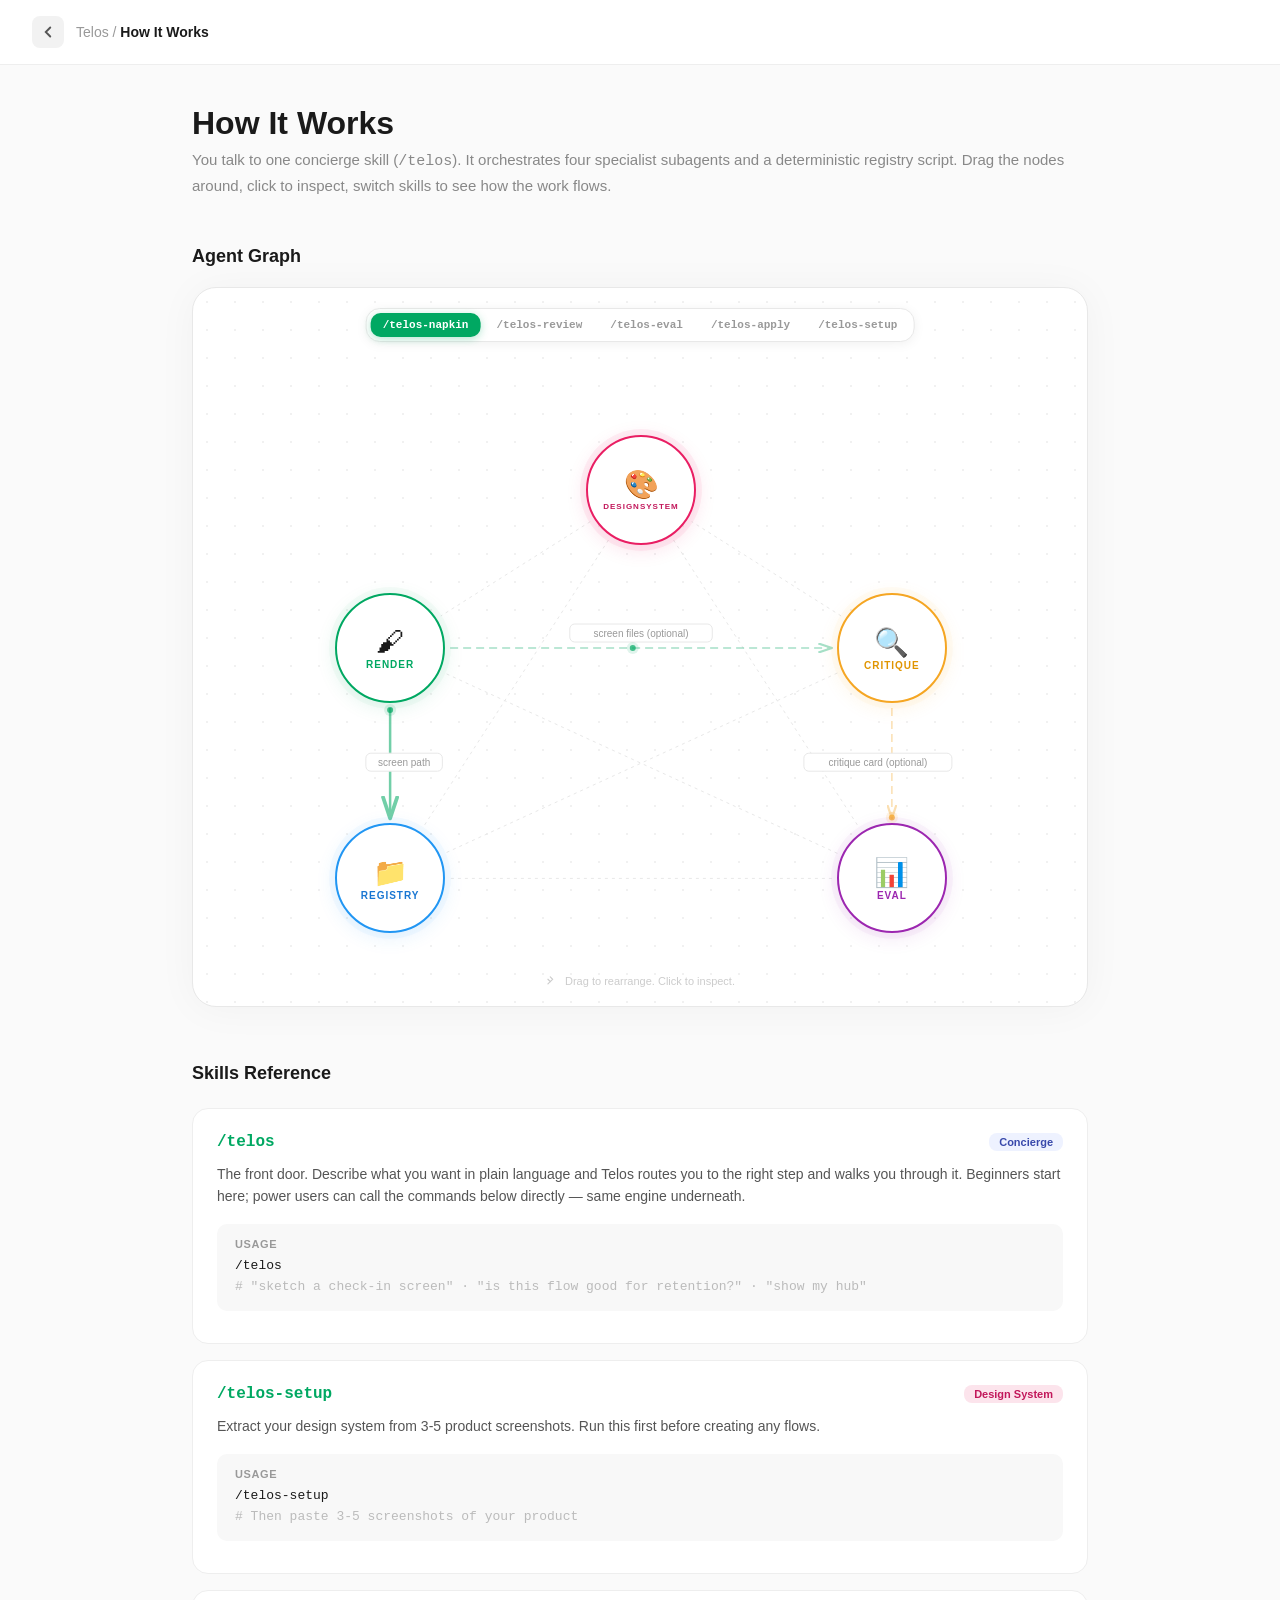
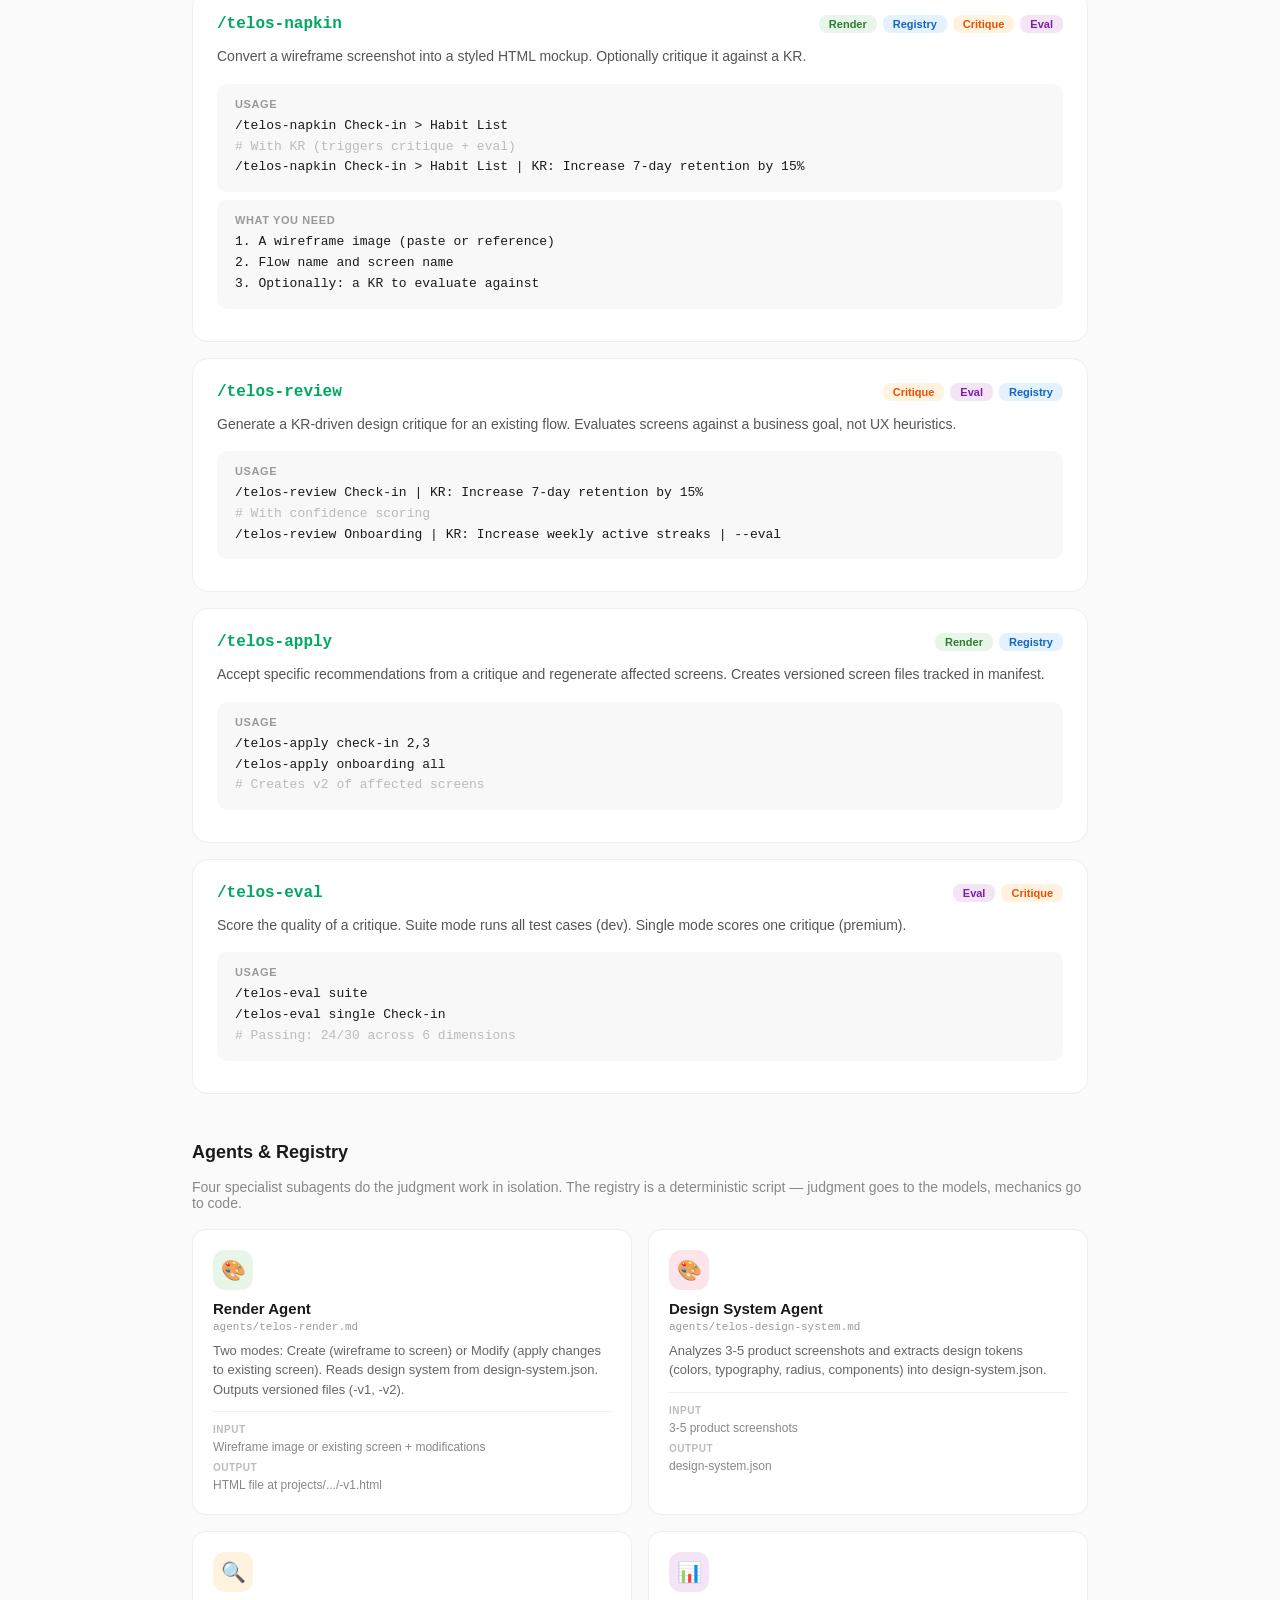
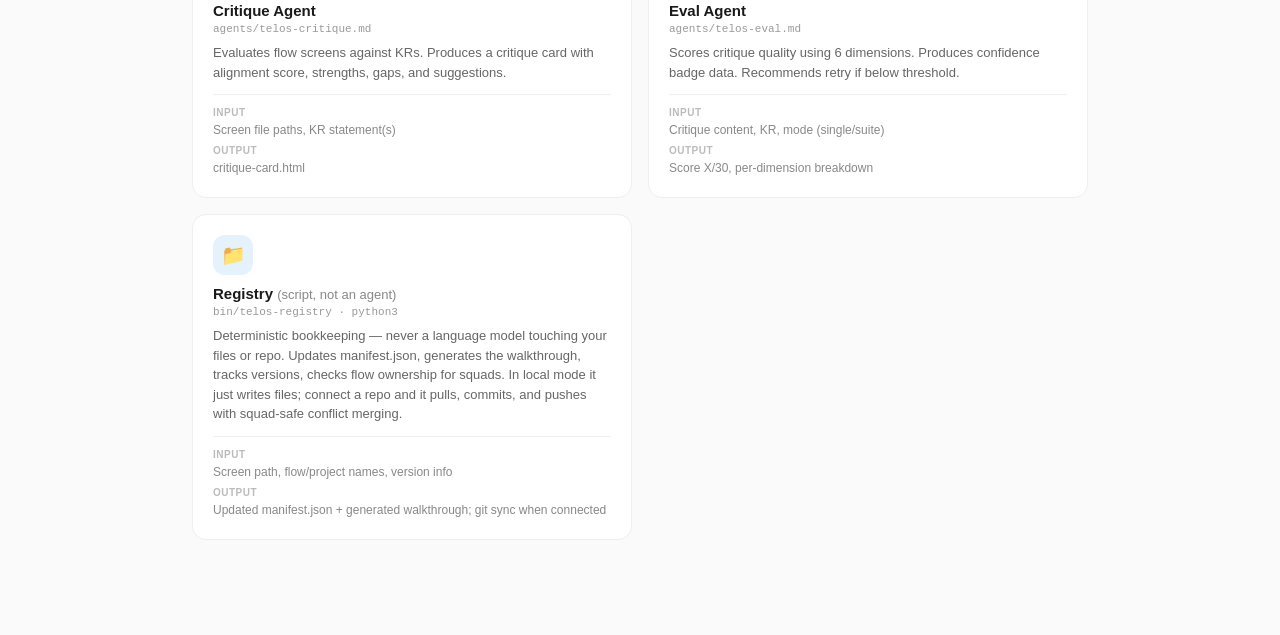
==== docs/index.html @ 5bd77266 "Add docs/index.html for GitHub Pages — the standalone How It Works page Co-Authored-By: Claude Opus " ====
<!DOCTYPE html>
<html lang="en">
<head>
<meta charset="UTF-8">
<meta name="viewport" content="width=device-width, initial-scale=1.0">
<title>How It Works - Telos</title>
<style>
  * { margin: 0; padding: 0; box-sizing: border-box; }
  body {
    font-family: -apple-system, BlinkMacSystemFont, 'Segoe UI', Roboto, sans-serif;
    background: #fafafa;
    color: #1a1a1a;
    min-height: 100vh;
  }

  .topbar {
    background: #fff;
    border-bottom: 1px solid #eee;
    padding: 16px 32px;
    display: flex; align-items: center; justify-content: space-between;
    position: sticky; top: 0; z-index: 10;
  }
  .topbar .left { display: flex; align-items: center; gap: 12px; }
  .back-link {
    width: 32px; height: 32px; border-radius: 8px;
    background: #f2f2f2; display: flex; align-items: center; justify-content: center;
    text-decoration: none; color: #555; transition: background 0.15s;
  }
  .back-link:hover { background: #e8e8e8; }
  .back-link svg { width: 18px; height: 18px; }
  .breadcrumb { font-size: 14px; color: #999; }
  .breadcrumb a { color: #999; text-decoration: none; }
  .breadcrumb a:hover { color: #00a862; }
  .breadcrumb .current { color: #1a1a1a; font-weight: 600; }

  .container { max-width: 960px; margin: 0 auto; padding: 40px 32px; }
  .page-title { font-size: 32px; font-weight: 800; margin-bottom: 6px; }
  .page-subtitle { font-size: 15px; color: #888; margin-bottom: 48px; line-height: 1.6; }

  /* ── Graph ── */
  .graph-section { margin-bottom: 56px; }
  .graph-section h2 { font-size: 18px; font-weight: 700; margin-bottom: 20px; }

  .graph-canvas {
    background: #fff;
    border-radius: 24px;
    border: 1px solid #e8e8e8;
    position: relative;
    overflow: hidden;
    height: 720px;
    cursor: default;
    user-select: none;
    box-shadow: 0 2px 40px rgba(0,0,0,0.04);
  }

  /* Subtle grid dots */
  .graph-bg {
    position: absolute; inset: 0;
    background-image: radial-gradient(circle, #e0e0e0 0.8px, transparent 0.8px);
    background-size: 28px 28px;
    opacity: 0.45;
    pointer-events: none;
  }

  .skill-tabs {
    position: absolute; top: 20px; left: 50%; transform: translateX(-50%);
    display: flex; gap: 4px; z-index: 20;
    background: #fff;
    padding: 4px; border-radius: 14px;
    border: 1px solid #e8e8e8;
    box-shadow: 0 2px 12px rgba(0,0,0,0.06);
  }
  .skill-tab {
    padding: 6px 12px; border-radius: 10px;
    background: transparent; color: #999;
    font-size: 11px; font-weight: 600; cursor: pointer; border: none;
    transition: all 0.2s;
    font-family: 'SF Mono', 'Fira Code', 'Menlo', monospace;
    white-space: nowrap;
  }
  .skill-tab:hover { color: #555; background: #f5f5f5; }
  .skill-tab.active { background: #00a862; color: #fff; box-shadow: 0 2px 8px rgba(0,168,98,0.3); }

  .graph-hint {
    position: absolute; bottom: 18px; left: 50%; transform: translateX(-50%);
    font-size: 11px; color: #ccc; z-index: 20; pointer-events: none;
    display: flex; align-items: center; gap: 6px;
  }
  .graph-hint svg { width: 14px; height: 14px; color: #ccc; }

  .graph-svg {
    position: absolute; top: 0; left: 0; width: 100%; height: 100%;
    pointer-events: none; z-index: 1;
  }

  /* ── Agent Nodes ── */
  .agent-node {
    position: absolute; z-index: 10; cursor: grab;
    transition: opacity 0.4s;
  }
  .agent-node:active { cursor: grabbing; }
  .agent-node.dimmed { opacity: 0.18; }

  .agent-circle {
    width: 110px; height: 110px; border-radius: 50%;
    display: flex; flex-direction: column; align-items: center; justify-content: center;
    background: #fff;
    border: 2.5px solid;
    transition: transform 0.25s cubic-bezier(0.34,1.56,0.64,1), box-shadow 0.3s;
    position: relative;
  }
  .agent-node:hover .agent-circle { transform: scale(1.1); }
  .agent-node.selected .agent-circle { transform: scale(1.14); }

  .agent-circle .icon { font-size: 28px; margin-bottom: 1px; }
  .agent-circle .name {
    font-size: 10px; font-weight: 800;
    text-transform: uppercase; letter-spacing: 1px;
  }

  .agent-circle.render {
    border-color: #00a862;
    box-shadow: 0 4px 20px rgba(0,168,98,0.12), 0 0 0 6px rgba(0,168,98,0.04);
  }
  .agent-circle.render .name { color: #00a862; }
  .agent-node:hover .agent-circle.render,
  .agent-node.selected .agent-circle.render {
    box-shadow: 0 8px 36px rgba(0,168,98,0.2), 0 0 0 10px rgba(0,168,98,0.06);
  }

  .agent-circle.critique {
    border-color: #f5a623;
    box-shadow: 0 4px 20px rgba(245,166,35,0.12), 0 0 0 6px rgba(245,166,35,0.04);
  }
  .agent-circle.critique .name { color: #e09500; }
  .agent-node:hover .agent-circle.critique,
  .agent-node.selected .agent-circle.critique {
    box-shadow: 0 8px 36px rgba(245,166,35,0.2), 0 0 0 10px rgba(245,166,35,0.06);
  }

  .agent-circle.eval {
    border-color: #9c27b0;
    box-shadow: 0 4px 20px rgba(156,39,176,0.12), 0 0 0 6px rgba(156,39,176,0.04);
  }
  .agent-circle.eval .name { color: #9c27b0; }
  .agent-node:hover .agent-circle.eval,
  .agent-node.selected .agent-circle.eval {
    box-shadow: 0 8px 36px rgba(156,39,176,0.2), 0 0 0 10px rgba(156,39,176,0.06);
  }

  .agent-circle.registry {
    border-color: #2196F3;
    box-shadow: 0 4px 20px rgba(33,150,243,0.12), 0 0 0 6px rgba(33,150,243,0.04);
  }
  .agent-circle.registry .name { color: #1976D2; }
  .agent-node:hover .agent-circle.registry,
  .agent-node.selected .agent-circle.registry {
    box-shadow: 0 8px 36px rgba(33,150,243,0.2), 0 0 0 10px rgba(33,150,243,0.06);
  }

  .agent-circle.designsystem {
    border-color: #E91E63;
    box-shadow: 0 4px 20px rgba(233,30,99,0.15), 0 0 0 6px rgba(233,30,99,0.06);
  }
  .agent-circle.designsystem .name { color: #C2185B; font-size: 8px; }
  .agent-node:hover .agent-circle.designsystem,
  .agent-node.selected .agent-circle.designsystem {
    box-shadow: 0 8px 36px rgba(233,30,99,0.25), 0 0 0 10px rgba(233,30,99,0.08);
  }

  /* Satellite functions */
  .fn-satellite {
    position: absolute;
    padding: 5px 12px; border-radius: 10px;
    font-size: 11px; font-weight: 600;
    white-space: nowrap; pointer-events: none;
    opacity: 0; transition: opacity 0.35s, transform 0.35s cubic-bezier(0.34,1.56,0.64,1);
    transform: scale(0.7);
    box-shadow: 0 2px 10px rgba(0,0,0,0.06);
  }
  .agent-node.selected .fn-satellite,
  .agent-node:hover .fn-satellite {
    opacity: 1; transform: scale(1);
  }
  .fn-satellite.render { background: #e8f5e9; color: #2e7d32; border: 1px solid #c8e6c9; }
  .fn-satellite.critique { background: #fff8e1; color: #e65100; border: 1px solid #ffe0b2; }
  .fn-satellite.eval { background: #f3e5f5; color: #7b1fa2; border: 1px solid #e1bee7; }
  .fn-satellite.registry { background: #e3f2fd; color: #1565c0; border: 1px solid #bbdefb; }
  .fn-satellite.designsystem { background: #fce4ec; color: #C2185B; border: 1px solid #f8bbd0; }

  /* Satellite connector lines */
  .fn-line {
    position: absolute;
    pointer-events: none;
    opacity: 0;
    transition: opacity 0.35s;
  }
  .agent-node.selected .fn-line,
  .agent-node:hover .fn-line {
    opacity: 0.3;
  }

  /* ── Detail Panel ── */
  .detail-panel {
    position: absolute; bottom: 20px; right: 20px;
    width: 300px;
    background: #fff;
    border: 1px solid #e8e8e8;
    border-radius: 18px;
    padding: 22px;
    z-index: 30;
    opacity: 0; transform: translateY(8px);
    transition: all 0.3s;
    pointer-events: none;
    box-shadow: 0 8px 40px rgba(0,0,0,0.08);
  }
  .detail-panel.visible {
    opacity: 1; transform: translateY(0); pointer-events: auto;
  }
  .detail-panel .dp-header {
    display: flex; align-items: center; gap: 10px;
    margin-bottom: 14px; padding-bottom: 14px;
    border-bottom: 1px solid #f0f0f0;
  }
  .detail-panel .dp-dot {
    width: 10px; height: 10px; border-radius: 50%; flex-shrink: 0;
  }
  .detail-panel h4 { font-size: 15px; font-weight: 700; color: #1a1a1a; }
  .detail-panel .detail-file {
    font-family: 'SF Mono', 'Fira Code', monospace;
    font-size: 11px; color: #00a862;
    margin-bottom: 14px;
    background: #f0faf5;
    padding: 6px 10px;
    border-radius: 8px;
    display: inline-block;
  }
  .detail-panel .detail-row { margin-bottom: 12px; }
  .detail-panel .detail-label {
    font-size: 10px; font-weight: 700;
    text-transform: uppercase; letter-spacing: 0.6px;
    color: #bbb; margin-bottom: 4px;
  }
  .detail-panel .detail-value {
    font-size: 13px; color: #555; line-height: 1.5;
  }
  .detail-panel .fn-list { display: flex; flex-wrap: wrap; gap: 5px; margin-top: 4px; }
  .detail-panel .fn-tag {
    font-size: 11px; padding: 4px 10px;
    border-radius: 8px; font-weight: 600;
  }

  /* ── Docs ── */
  .docs-section { margin-bottom: 48px; }
  .docs-section h2 { font-size: 18px; font-weight: 700; margin-bottom: 24px; }

  .skill-card {
    background: #fff; border-radius: 16px;
    border: 1px solid #eee; padding: 24px;
    margin-bottom: 16px; transition: box-shadow 0.2s;
  }
  .skill-card:hover { box-shadow: 0 4px 16px rgba(0,0,0,0.06); }
  .skill-card .skill-header {
    display: flex; align-items: center;
    justify-content: space-between; margin-bottom: 12px;
  }
  .skill-card .skill-name {
    font-family: 'SF Mono', 'Fira Code', monospace;
    font-size: 16px; font-weight: 700; color: #00a862;
  }
  .skill-card .skill-agents { display: flex; gap: 6px; }
  .agent-pill { font-size: 11px; padding: 3px 10px; border-radius: 8px; font-weight: 600; }
  .agent-pill.render { background: #e8f5e9; color: #2e7d32; }
  .agent-pill.registry { background: #e3f2fd; color: #1565c0; }
  .agent-pill.critique { background: #fff3e0; color: #e65100; }
  .agent-pill.eval { background: #f3e5f5; color: #7b1fa2; }

  .skill-card .skill-desc { font-size: 14px; color: #555; line-height: 1.6; margin-bottom: 16px; }
  .skill-card .usage-block {
    background: #f8f8f8; border-radius: 10px;
    padding: 14px 18px; margin-bottom: 8px;
  }
  .skill-card .usage-label {
    font-size: 11px; font-weight: 700;
    text-transform: uppercase; letter-spacing: 0.6px;
    color: #999; margin-bottom: 6px;
  }
  .skill-card .usage-code {
    font-family: 'SF Mono', 'Fira Code', monospace;
    font-size: 13px; color: #1a1a1a; line-height: 1.6;
  }
  .skill-card .usage-code .comment { color: #bbb; }

  .agents-grid { display: grid; grid-template-columns: repeat(2, 1fr); gap: 16px; }
  .agent-card {
    background: #fff; border-radius: 14px;
    border: 1px solid #eee; padding: 20px;
    transition: box-shadow 0.2s;
  }
  .agent-card:hover { box-shadow: 0 4px 16px rgba(0,0,0,0.06); }
  .agent-card .agent-icon-box {
    width: 40px; height: 40px; border-radius: 12px;
    display: flex; align-items: center; justify-content: center;
    font-size: 20px; margin-bottom: 10px;
  }
  .agent-card .agent-icon-box.render { background: #e8f5e9; }
  .agent-card .agent-icon-box.critique { background: #fff3e0; }
  .agent-card .agent-icon-box.eval { background: #f3e5f5; }
  .agent-card .agent-icon-box.registry { background: #e3f2fd; }
  .agent-card h4 { font-size: 15px; font-weight: 700; margin-bottom: 4px; }
  .agent-card .agent-file {
    font-family: 'SF Mono', 'Fira Code', monospace;
    font-size: 11px; color: #999; margin-bottom: 8px;
  }
  .agent-card p { font-size: 13px; color: #666; line-height: 1.5; }
  .agent-card .io-section {
    margin-top: 12px; padding-top: 12px;
    border-top: 1px solid #f0f0f0;
  }
  .agent-card .io-label {
    font-size: 10px; font-weight: 700;
    text-transform: uppercase; letter-spacing: 0.5px;
    color: #bbb; margin-bottom: 3px;
  }
  .agent-card .io-value { font-size: 12px; color: #888; line-height: 1.5; }

  @media (max-width: 700px) {
    .agents-grid { grid-template-columns: 1fr; }
    .graph-canvas { height: 520px; }
    .detail-panel { width: 240px; }
  }
</style>
</head>
<body>

<div class="topbar">
  <div class="left">
    <a class="back-link" href="https://github.com/ProductVoyagers/telos">
      <svg viewBox="0 0 24 24" fill="none" stroke="currentColor" stroke-width="2.5" stroke-linecap="round"><path d="M15 18l-6-6 6-6"/></svg>
    </a>
    <div class="breadcrumb">
      <a href="https://github.com/ProductVoyagers/telos">Telos</a> / <span class="current">How It Works</span>
    </div>
  </div>
</div>

<div class="container">

  <h1 class="page-title">How It Works</h1>
  <p class="page-subtitle">You talk to one concierge skill (<code>/telos</code>). It orchestrates four specialist subagents and a deterministic registry script. Drag the nodes around, click to inspect, switch skills to see how the work flows.</p>

  <div class="graph-section">
    <h2>Agent Graph</h2>
    <div class="graph-canvas" id="graphCanvas">
      <div class="graph-bg"></div>

      <div class="skill-tabs">
        <div class="skill-tab active" data-skill="napkin">/telos-napkin</div>
        <div class="skill-tab" data-skill="impact-review">/telos-review</div>
        <div class="skill-tab" data-skill="eval">/telos-eval</div>
        <div class="skill-tab" data-skill="apply">/telos-apply</div>
        <div class="skill-tab" data-skill="setup">/telos-setup</div>
      </div>

      <svg class="graph-svg" id="graphSvg">
        <defs>
          <marker id="arr-green" markerWidth="10" markerHeight="7" refX="9" refY="3.5" orient="auto">
            <path d="M0,0.5 L9,3.5 L0,6.5" fill="none" stroke="#00a862" stroke-width="1.5" stroke-linejoin="round"/>
          </marker>
          <marker id="arr-amber" markerWidth="10" markerHeight="7" refX="9" refY="3.5" orient="auto">
            <path d="M0,0.5 L9,3.5 L0,6.5" fill="none" stroke="#f5a623" stroke-width="1.5" stroke-linejoin="round"/>
          </marker>
          <marker id="arr-purple" markerWidth="10" markerHeight="7" refX="9" refY="3.5" orient="auto">
            <path d="M0,0.5 L9,3.5 L0,6.5" fill="none" stroke="#9c27b0" stroke-width="1.5" stroke-linejoin="round"/>
          </marker>
          <marker id="arr-blue" markerWidth="10" markerHeight="7" refX="9" refY="3.5" orient="auto">
            <path d="M0,0.5 L9,3.5 L0,6.5" fill="none" stroke="#2196F3" stroke-width="1.5" stroke-linejoin="round"/>
          </marker>
          <marker id="arr-pink" markerWidth="10" markerHeight="7" refX="9" refY="3.5" orient="auto">
            <path d="M0,0.5 L9,3.5 L0,6.5" fill="none" stroke="#E91E63" stroke-width="1.5" stroke-linejoin="round"/>
          </marker>
          <marker id="arr-dim" markerWidth="10" markerHeight="7" refX="9" refY="3.5" orient="auto">
            <path d="M0,0.5 L9,3.5 L0,6.5" fill="none" stroke="#e0e0e0" stroke-width="1" stroke-linejoin="round"/>
          </marker>
        </defs>
      </svg>

      <div class="graph-hint">
        <svg viewBox="0 0 24 24" fill="none" stroke="currentColor" stroke-width="2" stroke-linecap="round"><path d="M5 9l4 4L5 17"/><path d="M9 5l4 4-4 4"/></svg>
        Drag to rearrange. Click to inspect.
      </div>

      <div class="detail-panel" id="detailPanel">
        <div class="dp-header">
          <div class="dp-dot" id="dpDot"></div>
          <h4 id="dpTitle"></h4>
        </div>
        <div class="detail-file" id="dpFile"></div>
        <div class="detail-row">
          <div class="detail-label">Input</div>
          <div class="detail-value" id="dpInput"></div>
        </div>
        <div class="detail-row">
          <div class="detail-label">Output</div>
          <div class="detail-value" id="dpOutput"></div>
        </div>
        <div class="detail-row">
          <div class="detail-label">Functions</div>
          <div class="fn-list" id="dpFunctions"></div>
        </div>
      </div>
    </div>
  </div>

  <div class="docs-section">
    <h2>Skills Reference</h2>
    <div class="skill-card">
      <div class="skill-header">
        <span class="skill-name">/telos</span>
        <div class="skill-agents">
          <span class="agent-pill" style="background:#eef2ff;color:#3949ab;">Concierge</span>
        </div>
      </div>
      <p class="skill-desc">The front door. Describe what you want in plain language and Telos routes you to the right step and walks you through it. Beginners start here; power users can call the commands below directly — same engine underneath.</p>
      <div class="usage-block">
        <div class="usage-label">Usage</div>
        <div class="usage-code">
          /telos<br>
          <span class="comment"># "sketch a check-in screen" &middot; "is this flow good for retention?" &middot; "show my hub"</span>
        </div>
      </div>
    </div>
    <div class="skill-card">
      <div class="skill-header">
        <span class="skill-name">/telos-setup</span>
        <div class="skill-agents">
          <span class="agent-pill" style="background:#fce4ec;color:#C2185B;">Design System</span>
        </div>
      </div>
      <p class="skill-desc">Extract your design system from 3-5 product screenshots. Run this first before creating any flows.</p>
      <div class="usage-block">
        <div class="usage-label">Usage</div>
        <div class="usage-code">
          /telos-setup<br>
          <span class="comment"># Then paste 3-5 screenshots of your product</span>
        </div>
      </div>
    </div>
    <div class="skill-card">
      <div class="skill-header">
        <span class="skill-name">/telos-napkin</span>
        <div class="skill-agents">
          <span class="agent-pill render">Render</span>
          <span class="agent-pill registry">Registry</span>
          <span class="agent-pill critique">Critique</span>
          <span class="agent-pill eval">Eval</span>
        </div>
      </div>
      <p class="skill-desc">Convert a wireframe screenshot into a styled HTML mockup. Optionally critique it against a KR.</p>
      <div class="usage-block">
        <div class="usage-label">Usage</div>
        <div class="usage-code">
          /telos-napkin Check-in > Habit List<br>
          <span class="comment"># With KR (triggers critique + eval)</span><br>
          /telos-napkin Check-in > Habit List | KR: Increase 7-day retention by 15%
        </div>
      </div>
      <div class="usage-block">
        <div class="usage-label">What You Need</div>
        <div class="usage-code">
          1. A wireframe image (paste or reference)<br>
          2. Flow name and screen name<br>
          3. Optionally: a KR to evaluate against
        </div>
      </div>
    </div>
    <div class="skill-card">
      <div class="skill-header">
        <span class="skill-name">/telos-review</span>
        <div class="skill-agents">
          <span class="agent-pill critique">Critique</span>
          <span class="agent-pill eval">Eval</span>
          <span class="agent-pill registry">Registry</span>
        </div>
      </div>
      <p class="skill-desc">Generate a KR-driven design critique for an existing flow. Evaluates screens against a business goal, not UX heuristics.</p>
      <div class="usage-block">
        <div class="usage-label">Usage</div>
        <div class="usage-code">
          /telos-review Check-in | KR: Increase 7-day retention by 15%<br>
          <span class="comment"># With confidence scoring</span><br>
          /telos-review Onboarding | KR: Increase weekly active streaks | --eval
        </div>
      </div>
    </div>
    <div class="skill-card">
      <div class="skill-header">
        <span class="skill-name">/telos-apply</span>
        <div class="skill-agents">
          <span class="agent-pill render">Render</span>
          <span class="agent-pill registry">Registry</span>
        </div>
      </div>
      <p class="skill-desc">Accept specific recommendations from a critique and regenerate affected screens. Creates versioned screen files tracked in manifest.</p>
      <div class="usage-block">
        <div class="usage-label">Usage</div>
        <div class="usage-code">
          /telos-apply check-in 2,3<br>
          /telos-apply onboarding all<br>
          <span class="comment"># Creates v2 of affected screens</span>
        </div>
      </div>
    </div>
    <div class="skill-card">
      <div class="skill-header">
        <span class="skill-name">/telos-eval</span>
        <div class="skill-agents">
          <span class="agent-pill eval">Eval</span>
          <span class="agent-pill critique">Critique</span>
        </div>
      </div>
      <p class="skill-desc">Score the quality of a critique. Suite mode runs all test cases (dev). Single mode scores one critique (premium).</p>
      <div class="usage-block">
        <div class="usage-label">Usage</div>
        <div class="usage-code">
          /telos-eval suite<br>
          /telos-eval single Check-in<br>
          <span class="comment"># Passing: 24/30 across 6 dimensions</span>
        </div>
      </div>
    </div>
  </div>

  <div class="docs-section">
    <h2>Agents &amp; Registry</h2>
    <p style="color:#888;font-size:14px;margin:-8px 0 18px;">Four specialist subagents do the judgment work in isolation. The registry is a deterministic script — judgment goes to the models, mechanics go to code.</p>
    <div class="agents-grid">
      <div class="agent-card">
        <div class="agent-icon-box render">&#x1f3a8;</div>
        <h4>Render Agent</h4>
        <div class="agent-file">agents/telos-render.md</div>
        <p>Two modes: Create (wireframe to screen) or Modify (apply changes to existing screen). Reads design system from design-system.json. Outputs versioned files (-v1, -v2).</p>
        <div class="io-section">
          <div class="io-label">Input</div>
          <div class="io-value">Wireframe image or existing screen + modifications</div>
          <div class="io-label" style="margin-top:6px">Output</div>
          <div class="io-value">HTML file at projects/.../<name>-v1.html</div>
        </div>
      </div>
      <div class="agent-card">
        <div class="agent-icon-box" style="background:#fce4ec;">&#x1f3a8;</div>
        <h4>Design System Agent</h4>
        <div class="agent-file">agents/telos-design-system.md</div>
        <p>Analyzes 3-5 product screenshots and extracts design tokens (colors, typography, radius, components) into design-system.json.</p>
        <div class="io-section">
          <div class="io-label">Input</div>
          <div class="io-value">3-5 product screenshots</div>
          <div class="io-label" style="margin-top:6px">Output</div>
          <div class="io-value">design-system.json</div>
        </div>
      </div>
      <div class="agent-card">
        <div class="agent-icon-box critique">&#x1f50d;</div>
        <h4>Critique Agent</h4>
        <div class="agent-file">agents/telos-critique.md</div>
        <p>Evaluates flow screens against KRs. Produces a critique card with alignment score, strengths, gaps, and suggestions.</p>
        <div class="io-section">
          <div class="io-label">Input</div>
          <div class="io-value">Screen file paths, KR statement(s)</div>
          <div class="io-label" style="margin-top:6px">Output</div>
          <div class="io-value">critique-card.html</div>
        </div>
      </div>
      <div class="agent-card">
        <div class="agent-icon-box eval">&#x1f4ca;</div>
        <h4>Eval Agent</h4>
        <div class="agent-file">agents/telos-eval.md</div>
        <p>Scores critique quality using 6 dimensions. Produces confidence badge data. Recommends retry if below threshold.</p>
        <div class="io-section">
          <div class="io-label">Input</div>
          <div class="io-value">Critique content, KR, mode (single/suite)</div>
          <div class="io-label" style="margin-top:6px">Output</div>
          <div class="io-value">Score X/30, per-dimension breakdown</div>
        </div>
      </div>
      <div class="agent-card">
        <div class="agent-icon-box registry">&#x1f4c1;</div>
        <h4>Registry <span style="font-weight:500;color:#888;font-size:13px;">(script, not an agent)</span></h4>
        <div class="agent-file">bin/telos-registry &middot; python3</div>
        <p>Deterministic bookkeeping — never a language model touching your files or repo. Updates manifest.json, generates the walkthrough, tracks versions, checks flow ownership for squads. In local mode it just writes files; connect a repo and it pulls, commits, and pushes with squad-safe conflict merging.</p>
        <div class="io-section">
          <div class="io-label">Input</div>
          <div class="io-value">Screen path, flow/project names, version info</div>
          <div class="io-label" style="margin-top:6px">Output</div>
          <div class="io-value">Updated manifest.json + generated walkthrough; git sync when connected</div>
        </div>
      </div>
    </div>
  </div>

</div>

<script>
const canvas = document.getElementById('graphCanvas');
const svg = document.getElementById('graphSvg');
const canvasRect = () => canvas.getBoundingClientRect();

const AGENTS = {
  designsystem: {
    title: 'Design System Agent', file: 'agents/telos-design-system.md', icon: '\u{1F3A8}',
    color: '#E91E63', colorLight: '#fce4ec', colorText: '#C2185B',
    input: '3-5 product screenshots',
    output: 'design-system.json with colors, typography, radius, components',
    functions: ['Analyze Screenshots', 'Extract Colors', 'Extract Typography', 'Extract Components', 'Write JSON'],
    x: 0.5, y: 0.28
  },
  render: {
    title: 'Render Agent', file: 'agents/telos-render.md', icon: '\u{1F58C}',
    color: '#00a862', colorLight: '#e8f5e9', colorText: '#2e7d32',
    input: 'Wireframe or existing screen + modifications',
    output: 'Versioned HTML screen (-v1, -v2, ...)',
    functions: ['Create Mode', 'Modify Mode', 'Read Design System', 'Phone Frame', 'PNG Export'],
    x: 0.22, y: 0.5
  },
  critique: {
    title: 'Critique Agent', file: 'agents/telos-critique.md', icon: '\u{1F50D}',
    color: '#f5a623', colorLight: '#fff8e1', colorText: '#e65100',
    input: 'Screen file paths, KR statement(s), flow name',
    output: 'critique-card.html with alignment score (1-5)',
    functions: ['Read Flow Screens', 'Evaluate vs KR', 'Alignment Score', 'Critique Card HTML', 'Impact Tags'],
    x: 0.78, y: 0.5
  },
  eval: {
    title: 'Eval Agent', file: 'agents/telos-eval.md', icon: '\u{1F4CA}',
    color: '#9c27b0', colorLight: '#f3e5f5', colorText: '#7b1fa2',
    input: 'Critique card content, KR, mode (single/suite)',
    output: 'Score X/30, confidence badge data',
    functions: ['6-Dimension Scoring', 'Confidence Badge', 'Retry Logic', 'Suite Mode', 'Threshold Check'],
    x: 0.78, y: 0.82
  },
  registry: {
    title: 'Registry (script)', file: 'bin/telos-registry', icon: '\u{1F4C1}',
    color: '#2196F3', colorLight: '#e3f2fd', colorText: '#1565c0',
    input: 'Screen path, flow/project names, version info',
    output: 'Updated manifest.json, generated walkthrough, git sync (connected mode)',
    functions: ['Update Manifest', 'Generate Walkthrough', 'Version Tracking', 'Ownership Check', 'Local or Git Sync'],
    x: 0.22, y: 0.82
  }
};

const EDGES = {
  napkin: [
    { from: 'render', to: 'registry', label: 'screen path', order: 1 },
    { from: 'render', to: 'critique', label: 'screen files', order: 2, optional: true },
    { from: 'critique', to: 'eval', label: 'critique card', order: 3, optional: true }
  ],
  'impact-review': [
    { from: 'critique', to: 'eval', label: 'critique card', order: 1, optional: true },
    { from: 'critique', to: 'registry', label: 'update link', order: 2 }
  ],
  eval: [
    { from: 'critique', to: 'eval', label: 'critique card', order: 1 }
  ],
  apply: [
    { from: 'critique', to: 'render', label: 'recommendations', order: 1 },
    { from: 'render', to: 'registry', label: 'new version', order: 2 }
  ],
  setup: [
    { from: 'designsystem', to: 'render', label: 'design-system.json', order: 1 }
  ]
};

const ACTIVE_AGENTS = {
  napkin: ['designsystem', 'render', 'registry', 'critique', 'eval'],
  'impact-review': ['critique', 'eval', 'registry'],
  eval: ['critique', 'eval'],
  apply: ['designsystem', 'critique', 'render', 'registry'],
  setup: ['designsystem', 'render']
};

let nodes = {};
let selectedNode = null;
let activeSkill = 'napkin';
let dragging = null;
let dragOffset = { x: 0, y: 0 };
let pulsePhase = 0;

function init() {
  const rect = canvasRect();
  const w = rect.width;
  const h = rect.height;

  Object.keys(AGENTS).forEach(id => {
    const a = AGENTS[id];
    const node = document.createElement('div');
    node.className = 'agent-node';
    node.dataset.id = id;

    const fns = a.functions.map((f, i) => {
      const angle = (i / a.functions.length) * Math.PI * 2 - Math.PI / 2;
      const r = 90;
      const fx = Math.cos(angle) * r;
      const fy = Math.sin(angle) * r;
      return `<div class="fn-satellite ${id}" style="left:${55 + fx}px;top:${55 + fy}px;transform-origin:center;transform:translate(-50%,-50%) scale(0.7);">${f}</div>`;
    }).join('');

    node.innerHTML = `
      <div class="agent-circle ${id}">
        <span class="icon">${a.icon}</span>
        <span class="name">${id}</span>
      </div>
      ${fns}
    `;

    const px = a.x * w - 55;
    const py = a.y * h - 55;
    node.style.left = px + 'px';
    node.style.top = py + 'px';

    canvas.appendChild(node);
    nodes[id] = { el: node, x: px, y: py };

    node.addEventListener('mousedown', e => startDrag(id, e));
    node.addEventListener('touchstart', e => { e.preventDefault(); startDrag(id, e.touches[0]); }, { passive: false });
    node.addEventListener('click', () => {
      if (Math.abs(nodes[id].dragDist || 0) < 5) toggleSelect(id);
    });
  });

  document.addEventListener('mousemove', e => onDrag(e));
  document.addEventListener('touchmove', e => { if (dragging) e.preventDefault(); onDrag(e.touches ? e.touches[0] : e); }, { passive: false });
  document.addEventListener('mouseup', stopDrag);
  document.addEventListener('touchend', stopDrag);

  document.querySelectorAll('.skill-tab').forEach(tab => {
    tab.addEventListener('click', () => {
      document.querySelectorAll('.skill-tab').forEach(t => t.classList.remove('active'));
      tab.classList.add('active');
      activeSkill = tab.dataset.skill;
      selectedNode = null;
      document.getElementById('detailPanel').classList.remove('visible');
      updateGraph();
    });
  });

  updateGraph();
  animate();
}

function startDrag(id, e) {
  e.preventDefault();
  dragging = id;
  nodes[id].dragDist = 0;
  const rect = canvasRect();
  dragOffset.x = e.clientX - rect.left - nodes[id].x;
  dragOffset.y = e.clientY - rect.top - nodes[id].y;
}

function onDrag(e) {
  if (!dragging) return;
  const rect = canvasRect();
  const nx = e.clientX - rect.left - dragOffset.x;
  const ny = e.clientY - rect.top - dragOffset.y;
  const dx = nx - nodes[dragging].x;
  const dy = ny - nodes[dragging].y;
  nodes[dragging].dragDist = (nodes[dragging].dragDist || 0) + Math.abs(dx) + Math.abs(dy);
  nodes[dragging].x = Math.max(-20, Math.min(rect.width - 90, nx));
  nodes[dragging].y = Math.max(50, Math.min(rect.height - 90, ny));
  nodes[dragging].el.style.left = nodes[dragging].x + 'px';
  nodes[dragging].el.style.top = nodes[dragging].y + 'px';
  drawEdges();
}

function stopDrag() { dragging = null; }

function toggleSelect(id) {
  if (selectedNode === id) {
    selectedNode = null;
    document.getElementById('detailPanel').classList.remove('visible');
  } else {
    selectedNode = id;
    showDetail(id);
  }
  updateGraph();
}

function showDetail(id) {
  const a = AGENTS[id];
  const panel = document.getElementById('detailPanel');
  document.getElementById('dpDot').style.background = a.color;
  document.getElementById('dpTitle').textContent = a.title;
  document.getElementById('dpFile').textContent = a.file;
  document.getElementById('dpInput').textContent = a.input;
  document.getElementById('dpOutput').textContent = a.output;
  document.getElementById('dpFunctions').innerHTML = a.functions.map(f =>
    `<span class="fn-tag" style="background:${a.colorLight};color:${a.colorText};">${f}</span>`
  ).join('');
  panel.classList.add('visible');
}

function updateGraph() {
  const active = ACTIVE_AGENTS[activeSkill];
  Object.keys(nodes).forEach(id => {
    nodes[id].el.classList.toggle('dimmed', !active.includes(id));
    nodes[id].el.classList.toggle('selected', selectedNode === id);
  });
  drawEdges();
}

function drawEdges() {
  svg.querySelectorAll('.edge-line, .edge-label, .pulse-dot').forEach(el => el.remove());

  const edges = EDGES[activeSkill] || [];
  const active = ACTIVE_AGENTS[activeSkill];
  const CX = 55;

  const allPairs = [];
  Object.keys(nodes).forEach(a => {
    Object.keys(nodes).forEach(b => {
      if (a >= b) return;
      allPairs.push([a, b]);
    });
  });

  allPairs.forEach(([a, b]) => {
    const bothActive = active.includes(a) && active.includes(b);
    const edge = edges.find(e => (e.from === a && e.to === b) || (e.from === b && e.to === a));

    const ax = nodes[a].x + CX, ay = nodes[a].y + CX;
    const bx = nodes[b].x + CX, by = nodes[b].y + CX;
    const dx = bx - ax, dy = by - ay;
    const dist = Math.sqrt(dx*dx + dy*dy);
    if (dist < 1) return;
    const ux = dx/dist, uy = dy/dist;
    const r = 60;
    const sx = ax + ux*r, sy = ay + uy*r;
    const ex = bx - ux*r, ey = by - uy*r;

    if (edge && bothActive) {
      const isFrom = edge.from === a;
      const fromCol = AGENTS[edge.from].color;
      const markerMap = { '#00a862':'arr-green', '#f5a623':'arr-amber', '#9c27b0':'arr-purple', '#2196F3':'arr-blue', '#E91E63':'arr-pink' };

      const line = document.createElementNS('http://www.w3.org/2000/svg', 'line');
      line.classList.add('edge-line');
      line.setAttribute('x1', isFrom ? sx : ex);
      line.setAttribute('y1', isFrom ? sy : ey);
      line.setAttribute('x2', isFrom ? ex : sx);
      line.setAttribute('y2', isFrom ? ey : sy);
      line.setAttribute('stroke', fromCol);
      line.setAttribute('stroke-width', edge.optional ? '1.5' : '2.5');
      line.setAttribute('opacity', edge.optional ? '0.35' : '0.55');
      if (edge.optional) line.setAttribute('stroke-dasharray', '8,5');
      line.setAttribute('marker-end', `url(#${markerMap[fromCol]})`);
      svg.appendChild(line);

      const mx = (sx+ex)/2, my = (sy+ey)/2;
      const perpX = -uy * 14, perpY = ux * 14;

      const bg = document.createElementNS('http://www.w3.org/2000/svg', 'rect');
      const lbl = edge.label + (edge.optional ? ' (optional)' : '');
      const tw = lbl.length * 5.5 + 16;
      bg.classList.add('edge-label');
      bg.setAttribute('x', mx + perpX - tw/2);
      bg.setAttribute('y', my + perpY - 10);
      bg.setAttribute('width', tw);
      bg.setAttribute('height', 18);
      bg.setAttribute('rx', 5);
      bg.setAttribute('fill', '#fff');
      bg.setAttribute('stroke', '#e8e8e8');
      bg.setAttribute('stroke-width', '1');
      svg.appendChild(bg);

      const text = document.createElementNS('http://www.w3.org/2000/svg', 'text');
      text.classList.add('edge-label');
      text.setAttribute('x', mx + perpX);
      text.setAttribute('y', my + perpY + 3);
      text.setAttribute('text-anchor', 'middle');
      text.setAttribute('fill', '#999');
      text.setAttribute('font-size', '10');
      text.setAttribute('font-weight', '500');
      text.setAttribute('font-family', '-apple-system, sans-serif');
      text.textContent = lbl;
      svg.appendChild(text);

      const t = (Math.sin(pulsePhase * 1.5 + edge.order * 1.8) + 1) / 2;
      const x1 = isFrom ? sx : ex, y1 = isFrom ? sy : ey;
      const x2 = isFrom ? ex : sx, y2 = isFrom ? ey : sy;
      const px = x1*(1-t) + x2*t;
      const py = y1*(1-t) + y2*t;

      const glow = document.createElementNS('http://www.w3.org/2000/svg', 'circle');
      glow.classList.add('pulse-dot');
      glow.setAttribute('cx', px);
      glow.setAttribute('cy', py);
      glow.setAttribute('r', '6');
      glow.setAttribute('fill', fromCol);
      glow.setAttribute('opacity', '0.12');
      svg.appendChild(glow);

      const dot = document.createElementNS('http://www.w3.org/2000/svg', 'circle');
      dot.classList.add('pulse-dot');
      dot.setAttribute('cx', px);
      dot.setAttribute('cy', py);
      dot.setAttribute('r', '3');
      dot.setAttribute('fill', fromCol);
      dot.setAttribute('opacity', '0.7');
      svg.appendChild(dot);
    } else if (bothActive) {
      const line = document.createElementNS('http://www.w3.org/2000/svg', 'line');
      line.classList.add('edge-line');
      line.setAttribute('x1', sx); line.setAttribute('y1', sy);
      line.setAttribute('x2', ex); line.setAttribute('y2', ey);
      line.setAttribute('stroke', '#e8e8e8');
      line.setAttribute('stroke-width', '1');
      line.setAttribute('stroke-dasharray', '3,4');
      svg.appendChild(line);
    }
  });
}

function animate() {
  pulsePhase += 0.02;
  drawEdges();
  requestAnimationFrame(animate);
}

window.addEventListener('resize', () => {
  const rect = canvasRect();
  Object.keys(nodes).forEach(id => {
    const a = AGENTS[id];
    nodes[id].x = a.x * rect.width - 55;
    nodes[id].y = a.y * rect.height - 55;
    nodes[id].el.style.left = nodes[id].x + 'px';
    nodes[id].el.style.top = nodes[id].y + 'px';
  });
  drawEdges();
});

init();
</script>

</body>
</html>
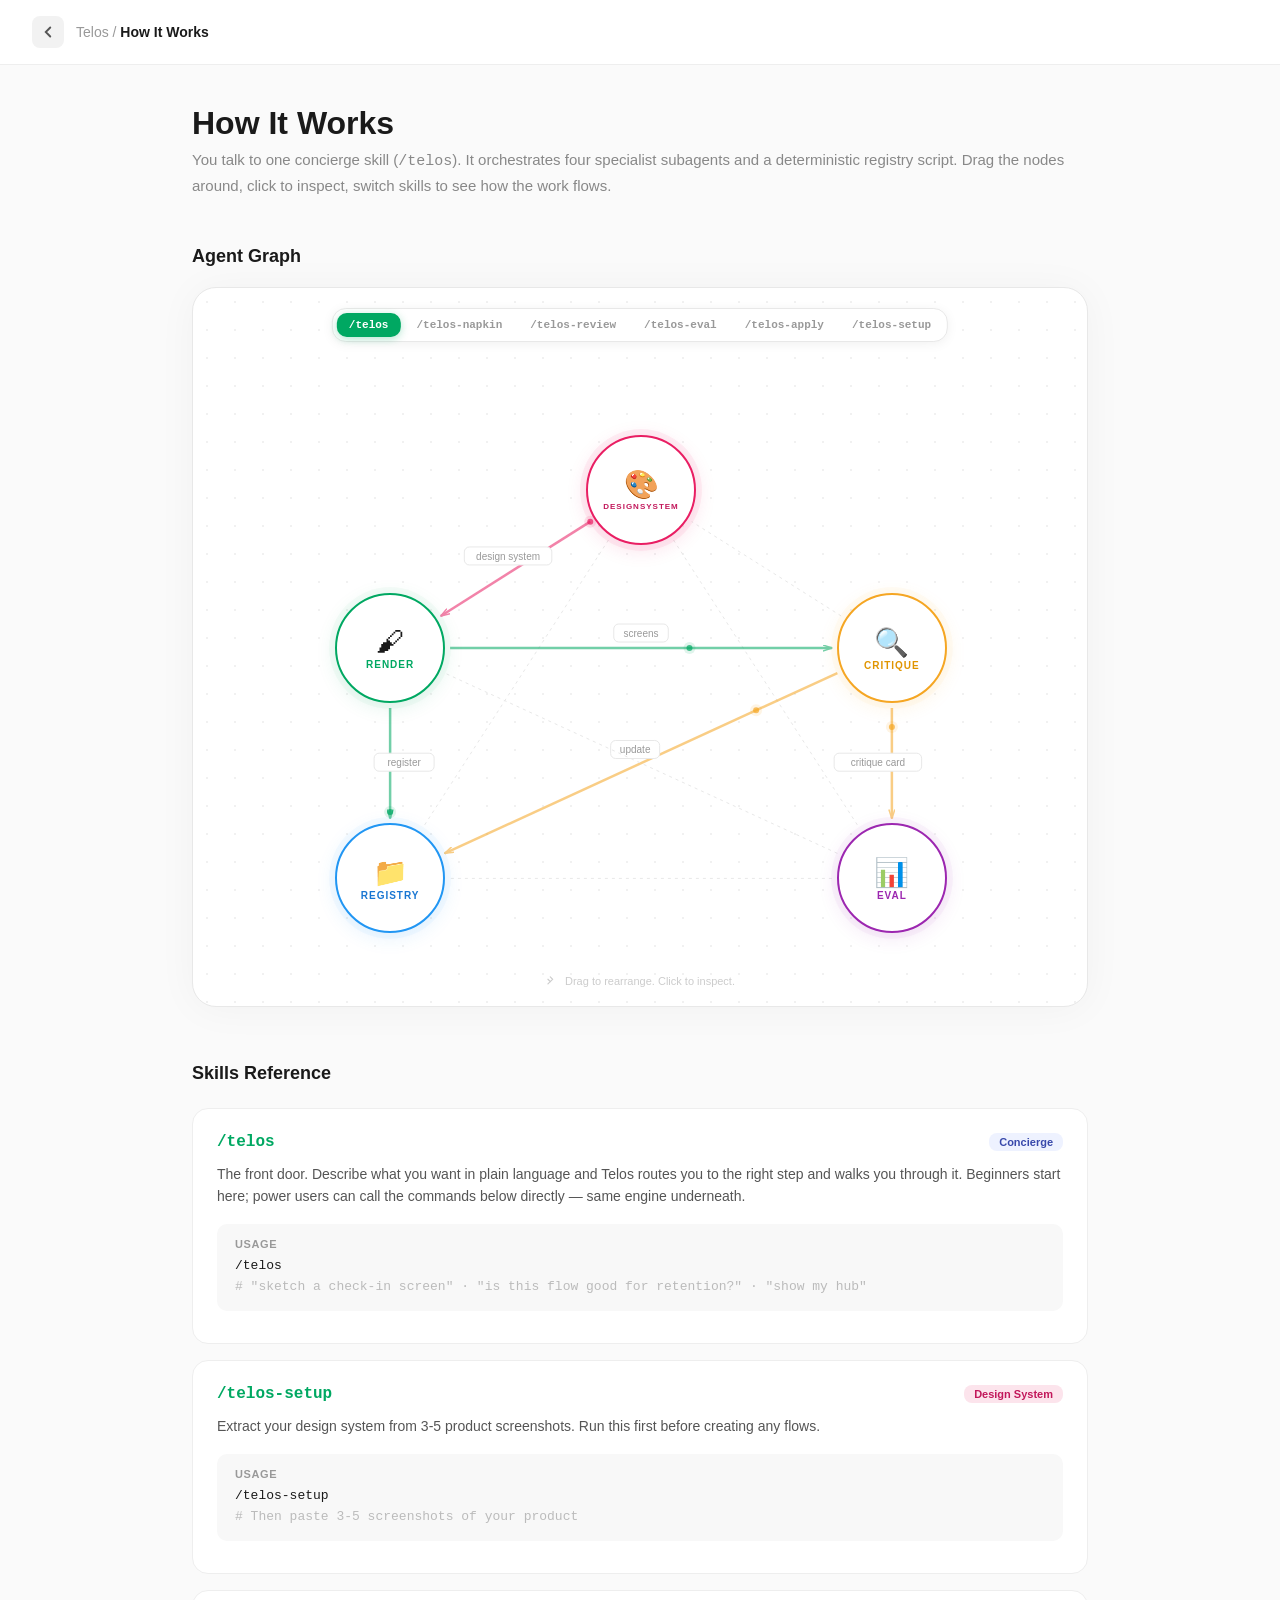
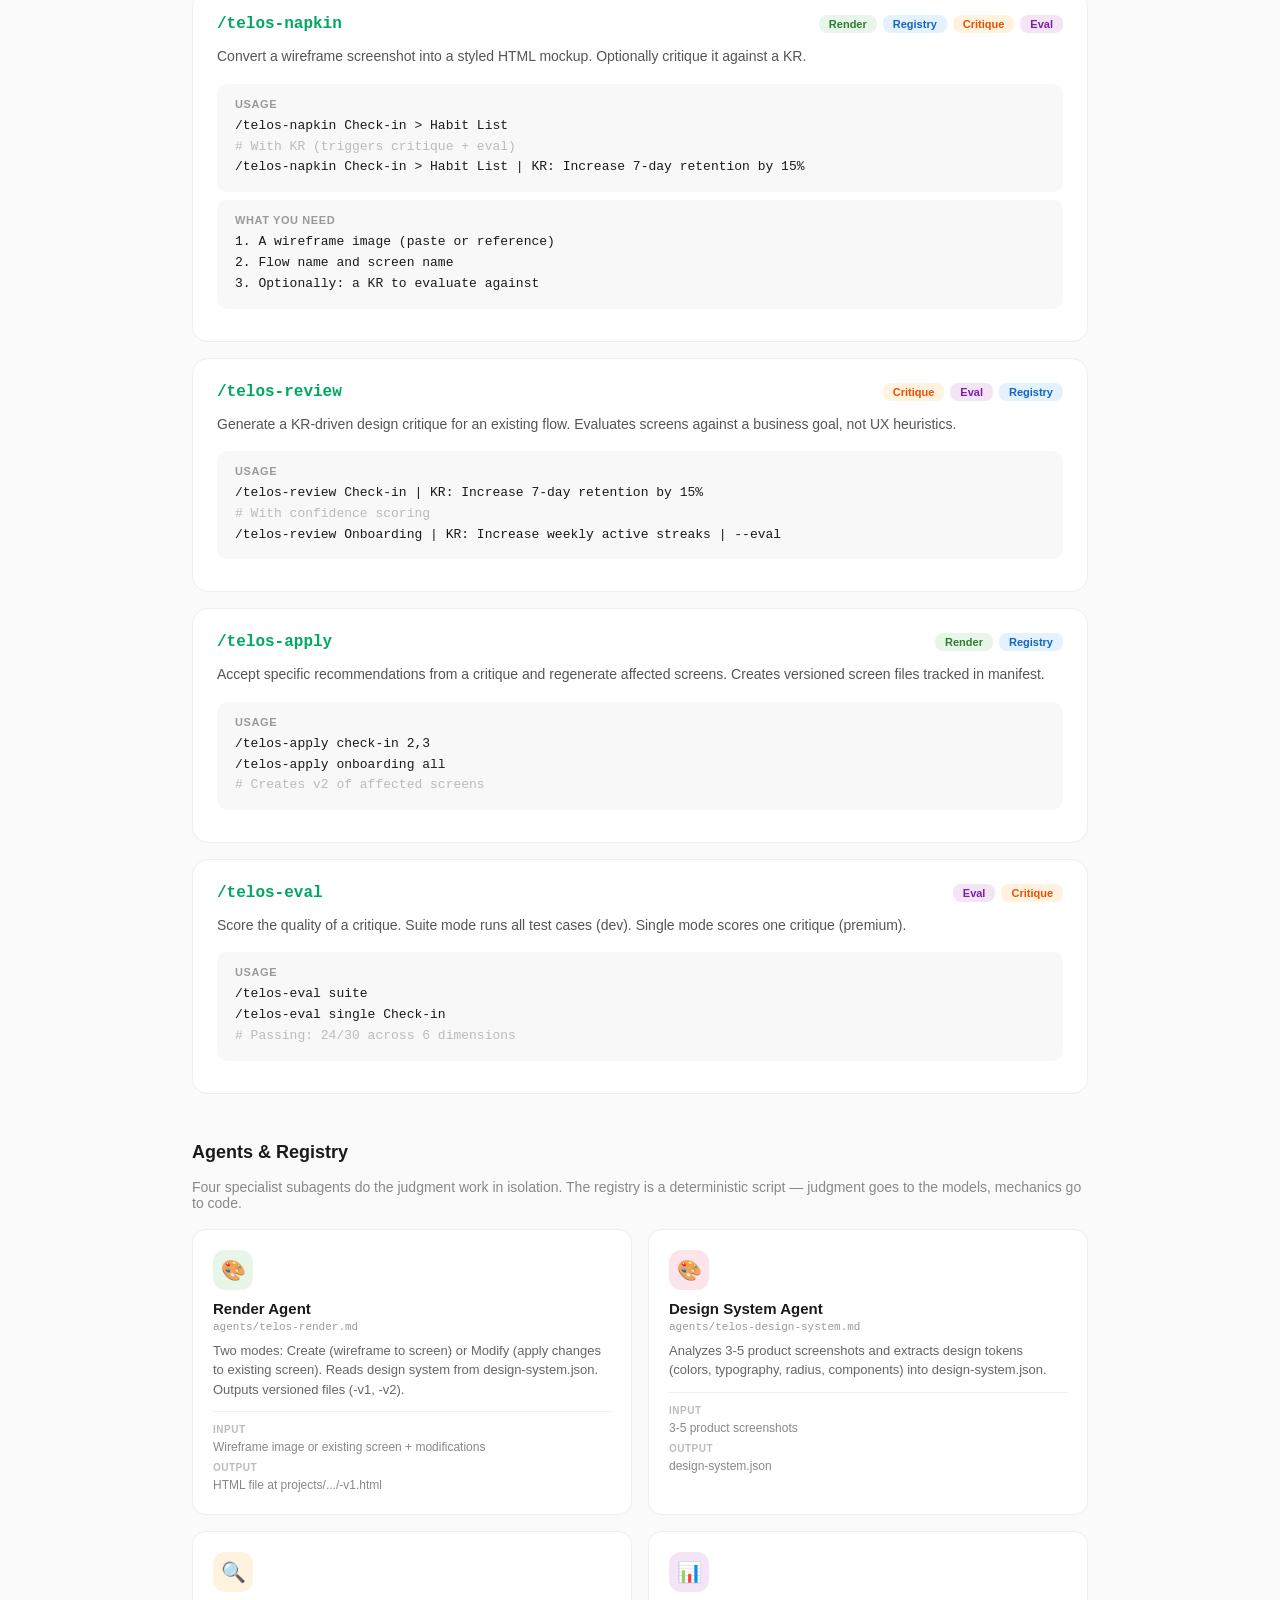
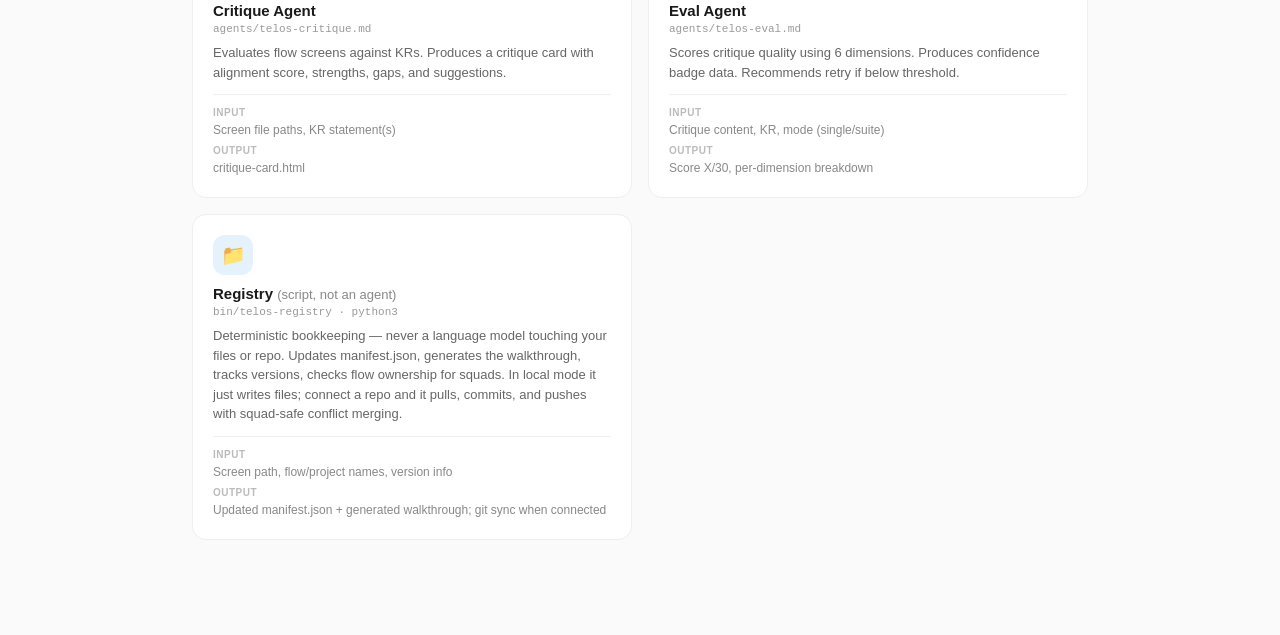
==== commit c5c5fd70: "How It Works: add /telos concierge tab (default) + fix arrowhead sizing Graph now opens on the /telo" ====
--- a/docs/index.html
+++ b/docs/index.html
@@ -355,7 +355,8 @@
       <div class="graph-bg"></div>
 
       <div class="skill-tabs">
-        <div class="skill-tab active" data-skill="napkin">/telos-napkin</div>
+        <div class="skill-tab active" data-skill="telos">/telos</div>
+        <div class="skill-tab" data-skill="napkin">/telos-napkin</div>
         <div class="skill-tab" data-skill="impact-review">/telos-review</div>
         <div class="skill-tab" data-skill="eval">/telos-eval</div>
         <div class="skill-tab" data-skill="apply">/telos-apply</div>
@@ -364,22 +365,22 @@
 
       <svg class="graph-svg" id="graphSvg">
         <defs>
-          <marker id="arr-green" markerWidth="10" markerHeight="7" refX="9" refY="3.5" orient="auto">
+          <marker id="arr-green" markerWidth="10" markerHeight="7" refX="9" refY="3.5" orient="auto" markerUnits="userSpaceOnUse">
             <path d="M0,0.5 L9,3.5 L0,6.5" fill="none" stroke="#00a862" stroke-width="1.5" stroke-linejoin="round"/>
           </marker>
-          <marker id="arr-amber" markerWidth="10" markerHeight="7" refX="9" refY="3.5" orient="auto">
+          <marker id="arr-amber" markerWidth="10" markerHeight="7" refX="9" refY="3.5" orient="auto" markerUnits="userSpaceOnUse">
             <path d="M0,0.5 L9,3.5 L0,6.5" fill="none" stroke="#f5a623" stroke-width="1.5" stroke-linejoin="round"/>
           </marker>
-          <marker id="arr-purple" markerWidth="10" markerHeight="7" refX="9" refY="3.5" orient="auto">
+          <marker id="arr-purple" markerWidth="10" markerHeight="7" refX="9" refY="3.5" orient="auto" markerUnits="userSpaceOnUse">
             <path d="M0,0.5 L9,3.5 L0,6.5" fill="none" stroke="#9c27b0" stroke-width="1.5" stroke-linejoin="round"/>
           </marker>
-          <marker id="arr-blue" markerWidth="10" markerHeight="7" refX="9" refY="3.5" orient="auto">
+          <marker id="arr-blue" markerWidth="10" markerHeight="7" refX="9" refY="3.5" orient="auto" markerUnits="userSpaceOnUse">
             <path d="M0,0.5 L9,3.5 L0,6.5" fill="none" stroke="#2196F3" stroke-width="1.5" stroke-linejoin="round"/>
           </marker>
-          <marker id="arr-pink" markerWidth="10" markerHeight="7" refX="9" refY="3.5" orient="auto">
+          <marker id="arr-pink" markerWidth="10" markerHeight="7" refX="9" refY="3.5" orient="auto" markerUnits="userSpaceOnUse">
             <path d="M0,0.5 L9,3.5 L0,6.5" fill="none" stroke="#E91E63" stroke-width="1.5" stroke-linejoin="round"/>
           </marker>
-          <marker id="arr-dim" markerWidth="10" markerHeight="7" refX="9" refY="3.5" orient="auto">
+          <marker id="arr-dim" markerWidth="10" markerHeight="7" refX="9" refY="3.5" orient="auto" markerUnits="userSpaceOnUse">
             <path d="M0,0.5 L9,3.5 L0,6.5" fill="none" stroke="#e0e0e0" stroke-width="1" stroke-linejoin="round"/>
           </marker>
         </defs>
@@ -649,6 +650,13 @@
 };
 
 const EDGES = {
+  telos: [
+    { from: 'designsystem', to: 'render', label: 'design system', order: 1 },
+    { from: 'render', to: 'critique', label: 'screens', order: 2 },
+    { from: 'render', to: 'registry', label: 'register', order: 3 },
+    { from: 'critique', to: 'eval', label: 'critique card', order: 4 },
+    { from: 'critique', to: 'registry', label: 'update', order: 5 }
+  ],
   napkin: [
     { from: 'render', to: 'registry', label: 'screen path', order: 1 },
     { from: 'render', to: 'critique', label: 'screen files', order: 2, optional: true },
@@ -671,6 +679,7 @@
 };
 
 const ACTIVE_AGENTS = {
+  telos: ['designsystem', 'render', 'critique', 'eval', 'registry'],
   napkin: ['designsystem', 'render', 'registry', 'critique', 'eval'],
   'impact-review': ['critique', 'eval', 'registry'],
   eval: ['critique', 'eval'],
@@ -680,7 +689,7 @@
 
 let nodes = {};
 let selectedNode = null;
-let activeSkill = 'napkin';
+let activeSkill = 'telos';
 let dragging = null;
 let dragOffset = { x: 0, y: 0 };
 let pulsePhase = 0;
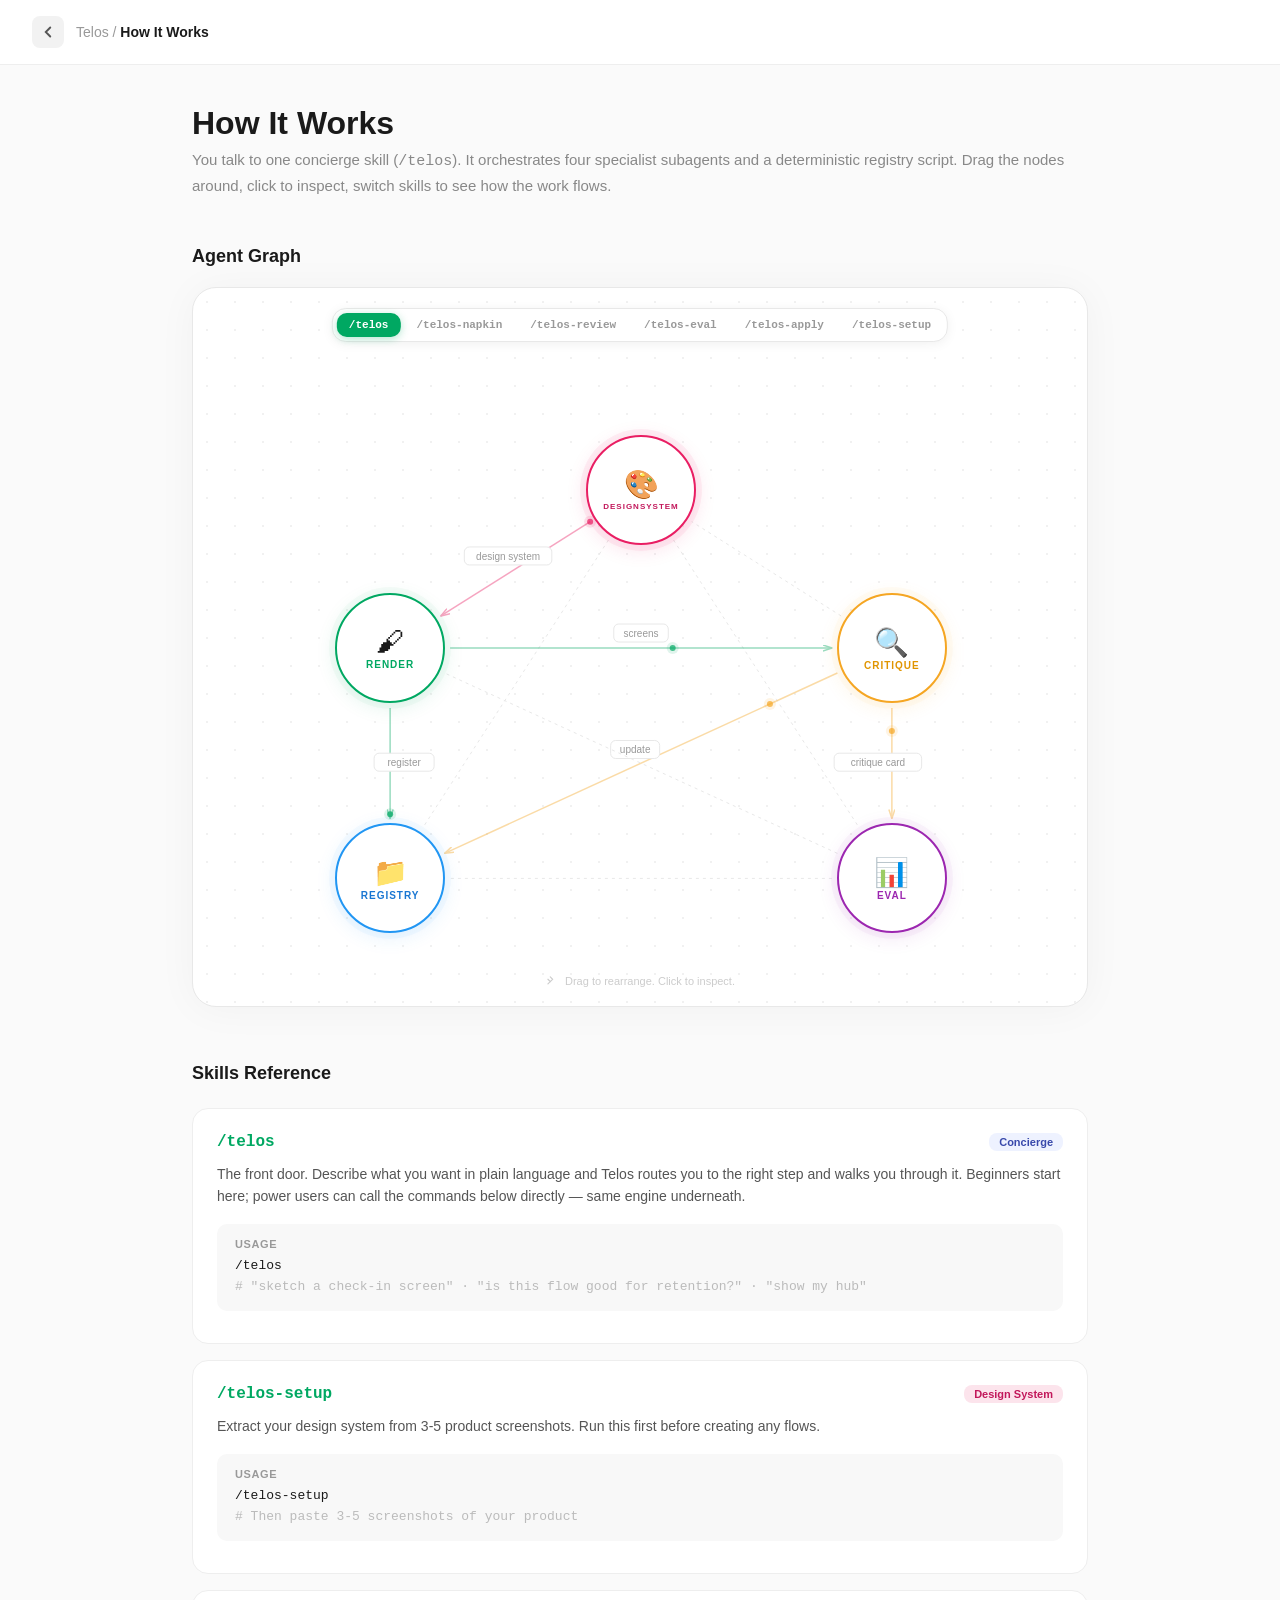
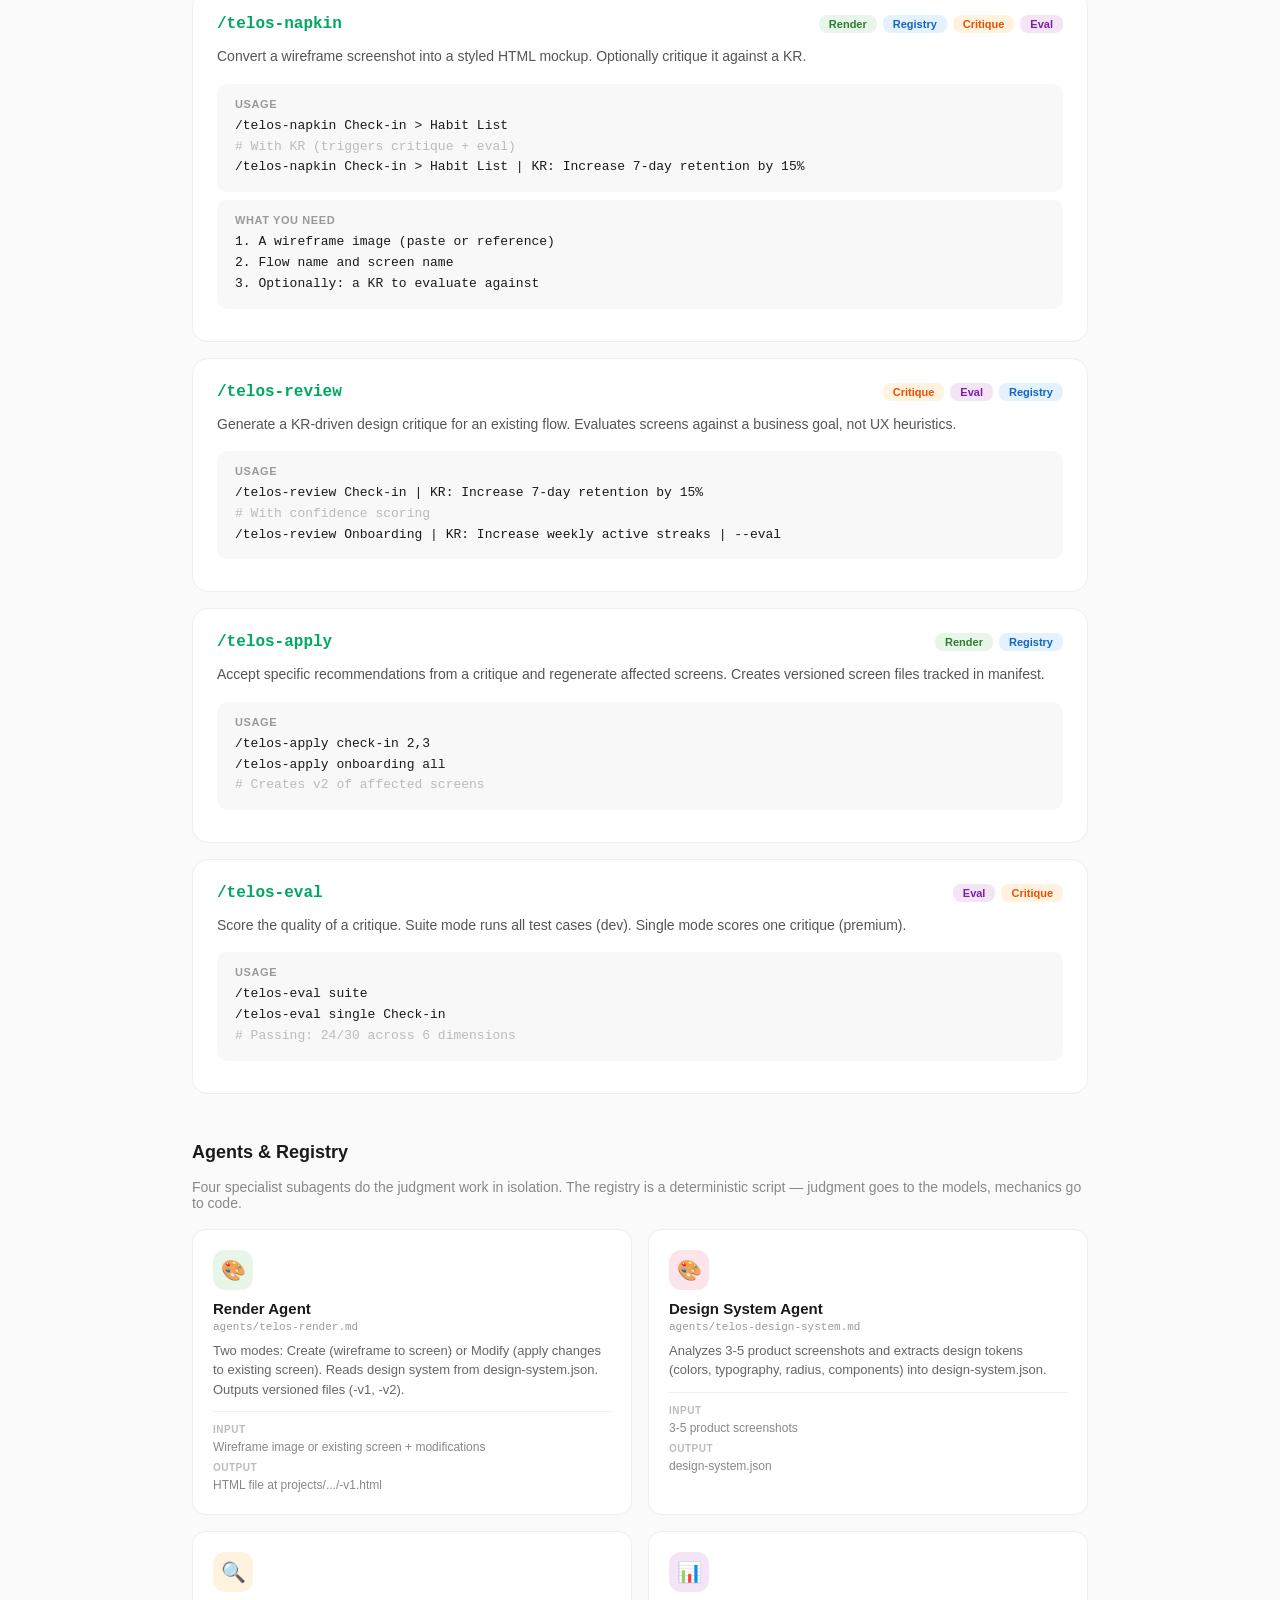
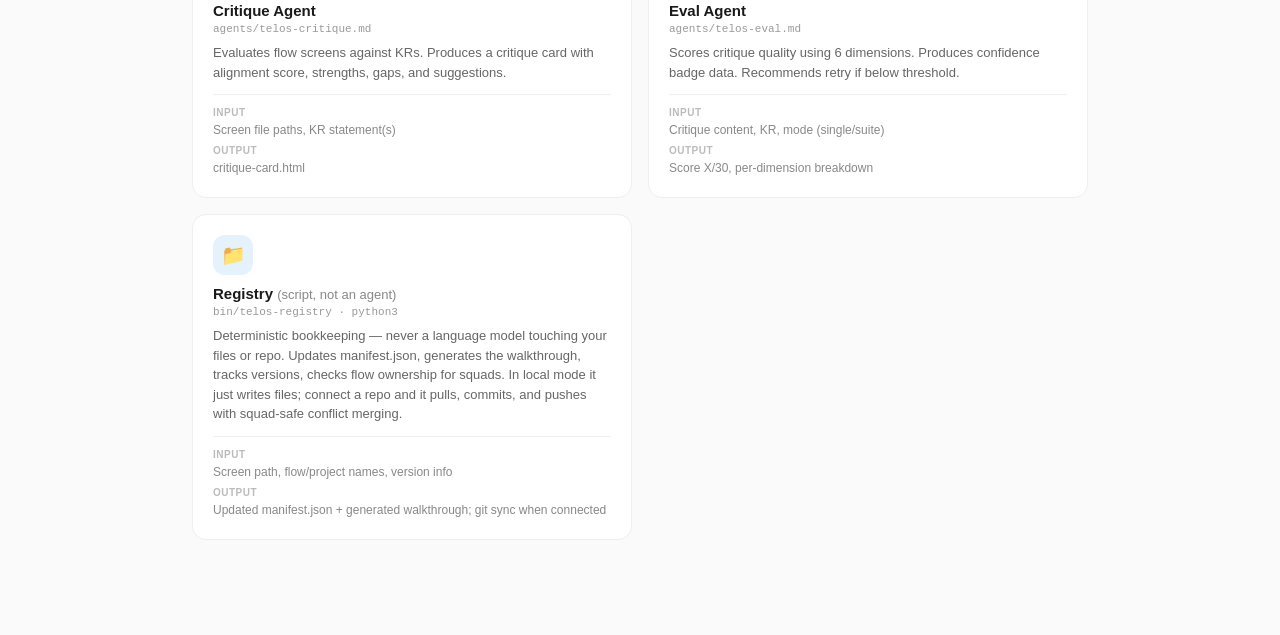
==== commit d583d578: "How It Works: uniform light edges, let the motion dots carry the flow All connecting lines now share" ====
--- a/docs/index.html
+++ b/docs/index.html
@@ -857,8 +857,8 @@
       line.setAttribute('x2', isFrom ? ex : sx);
       line.setAttribute('y2', isFrom ? ey : sy);
       line.setAttribute('stroke', fromCol);
-      line.setAttribute('stroke-width', edge.optional ? '1.5' : '2.5');
-      line.setAttribute('opacity', edge.optional ? '0.35' : '0.55');
+      line.setAttribute('stroke-width', '1.5');
+      line.setAttribute('opacity', '0.4');
       if (edge.optional) line.setAttribute('stroke-dasharray', '8,5');
       line.setAttribute('marker-end', `url(#${markerMap[fromCol]})`);
       svg.appendChild(line);
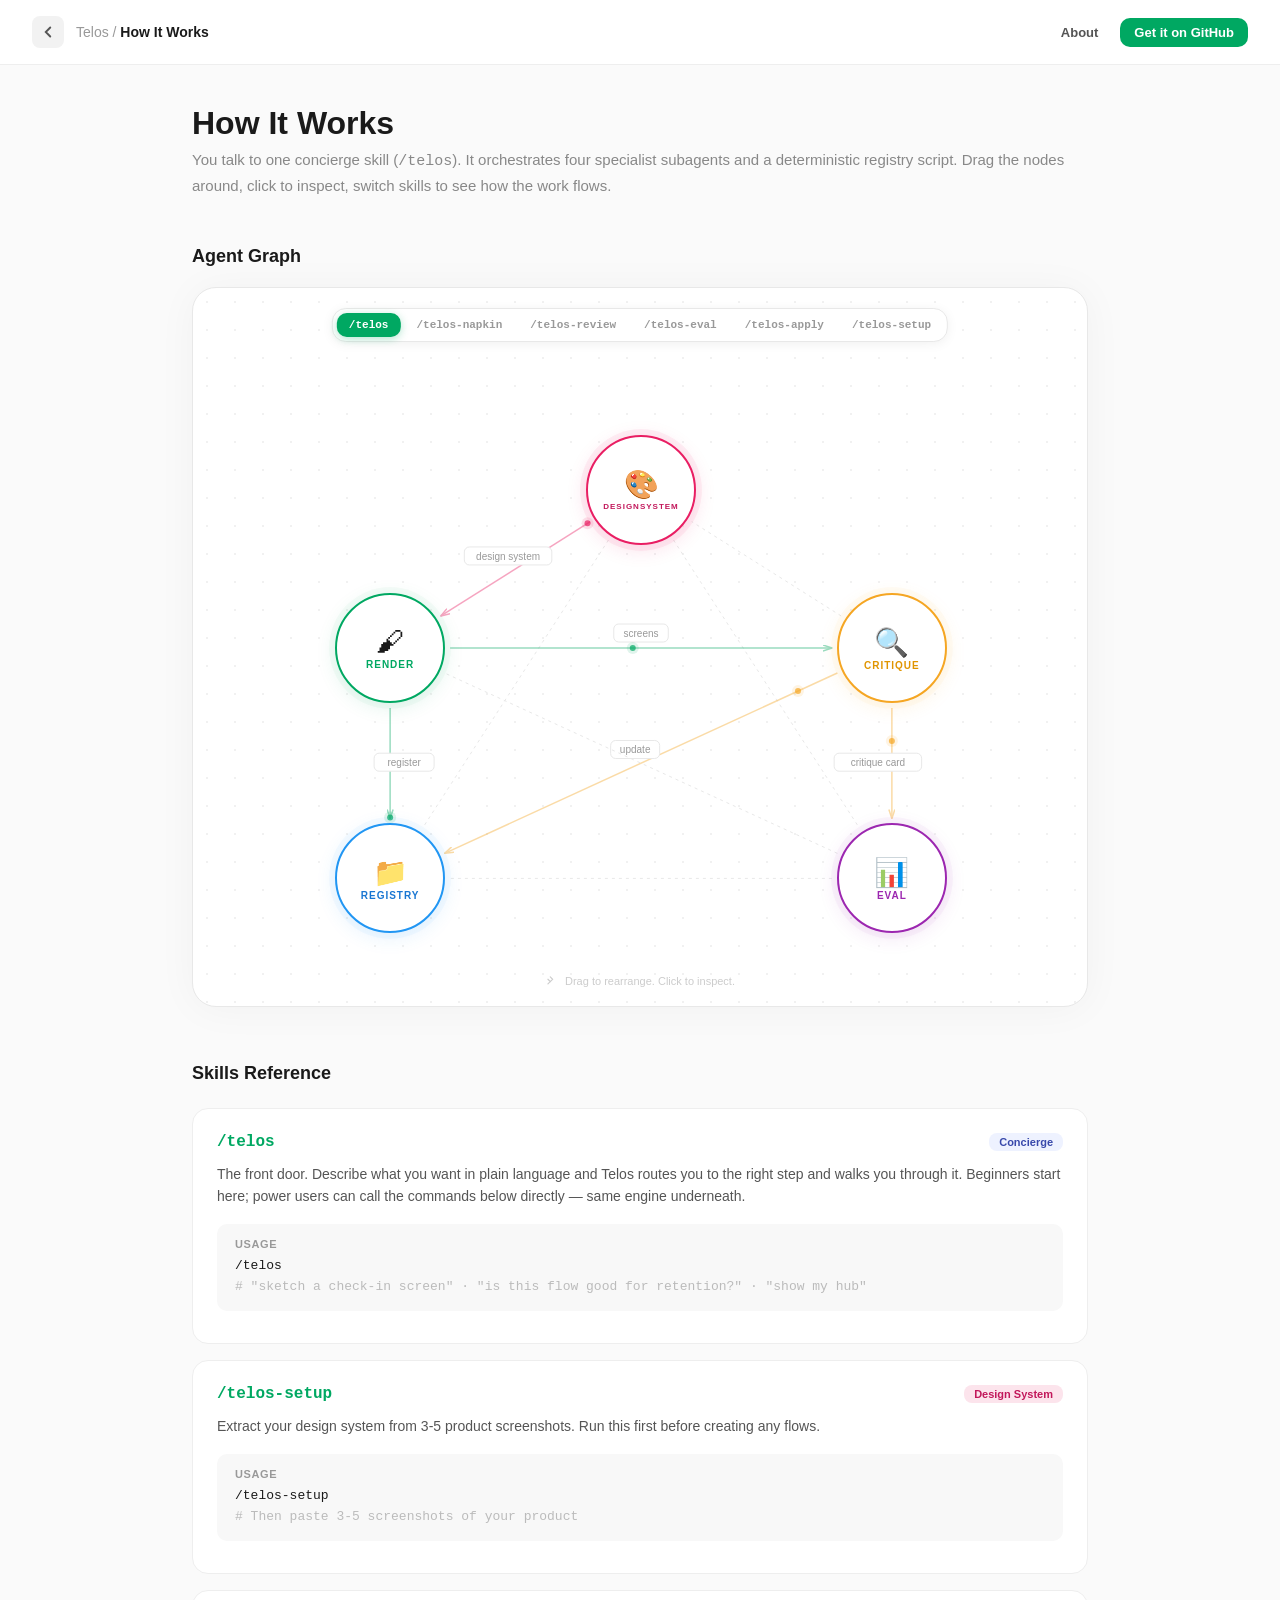
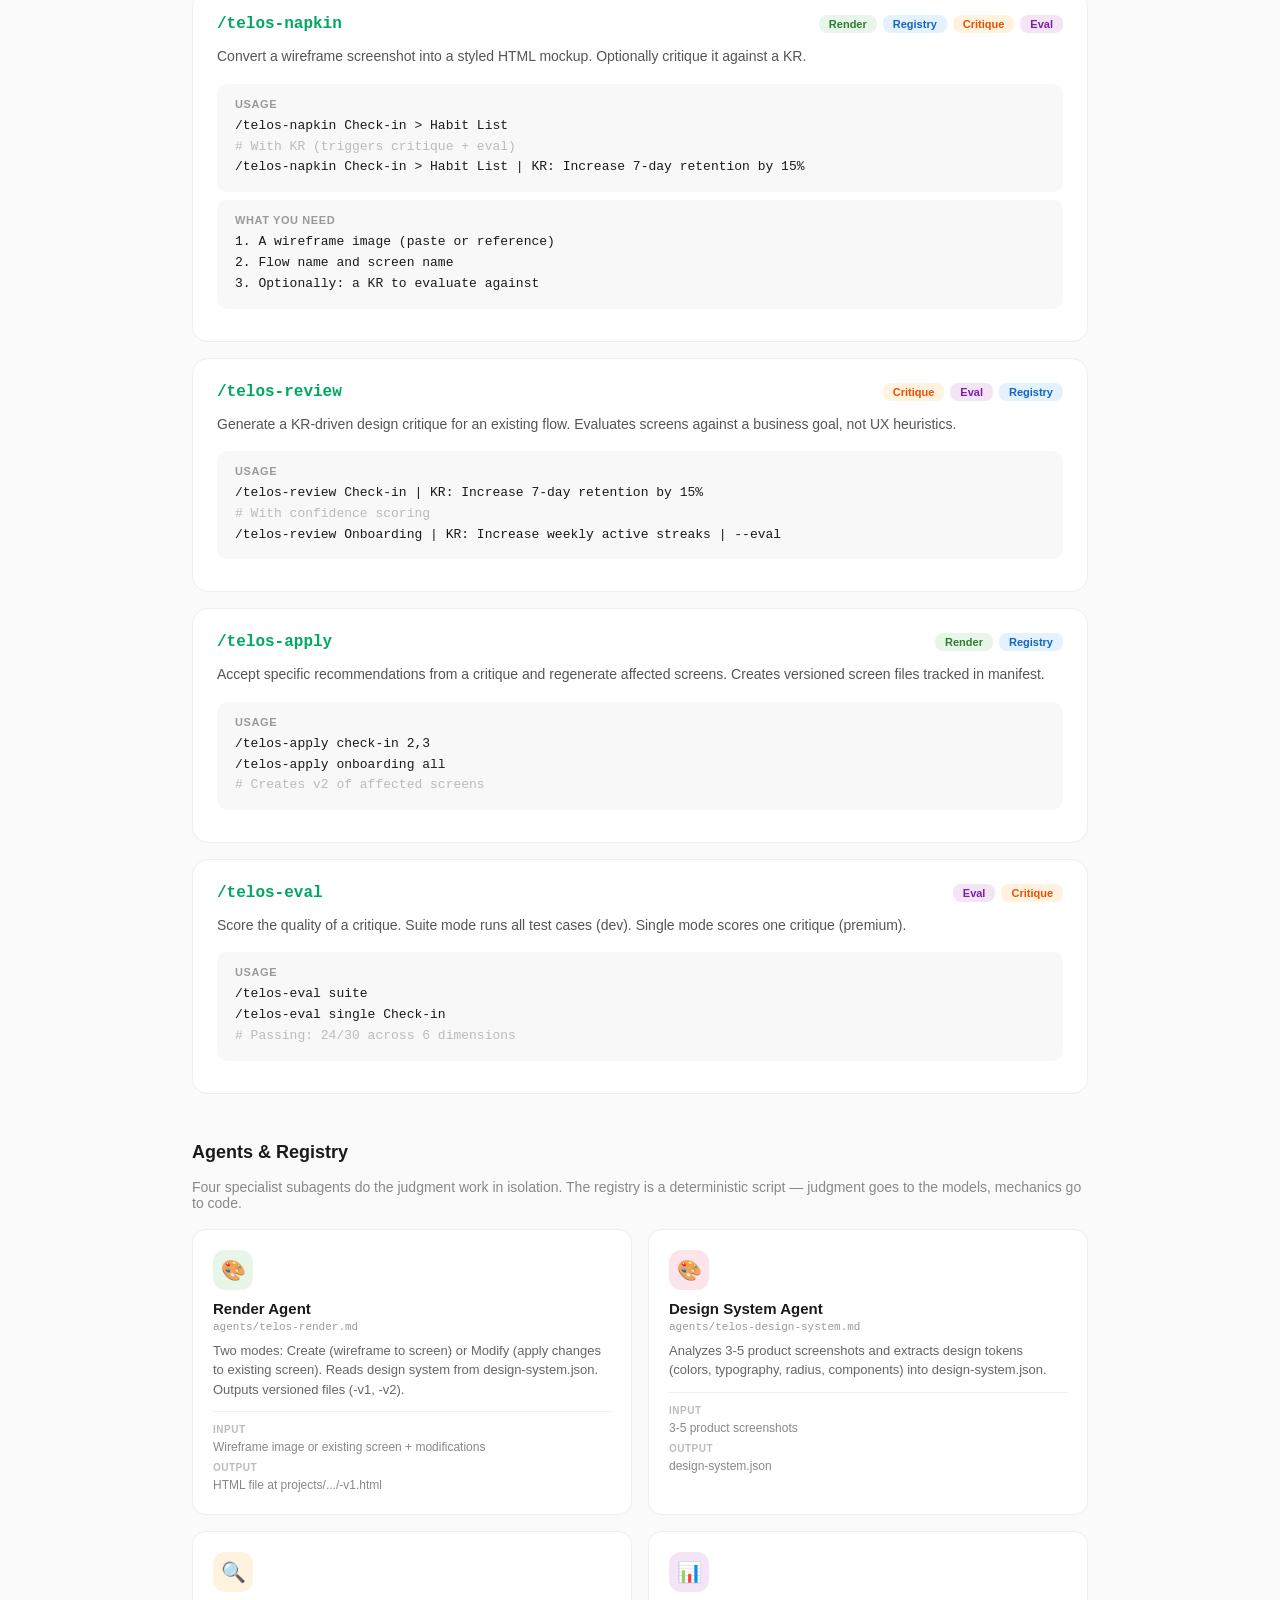
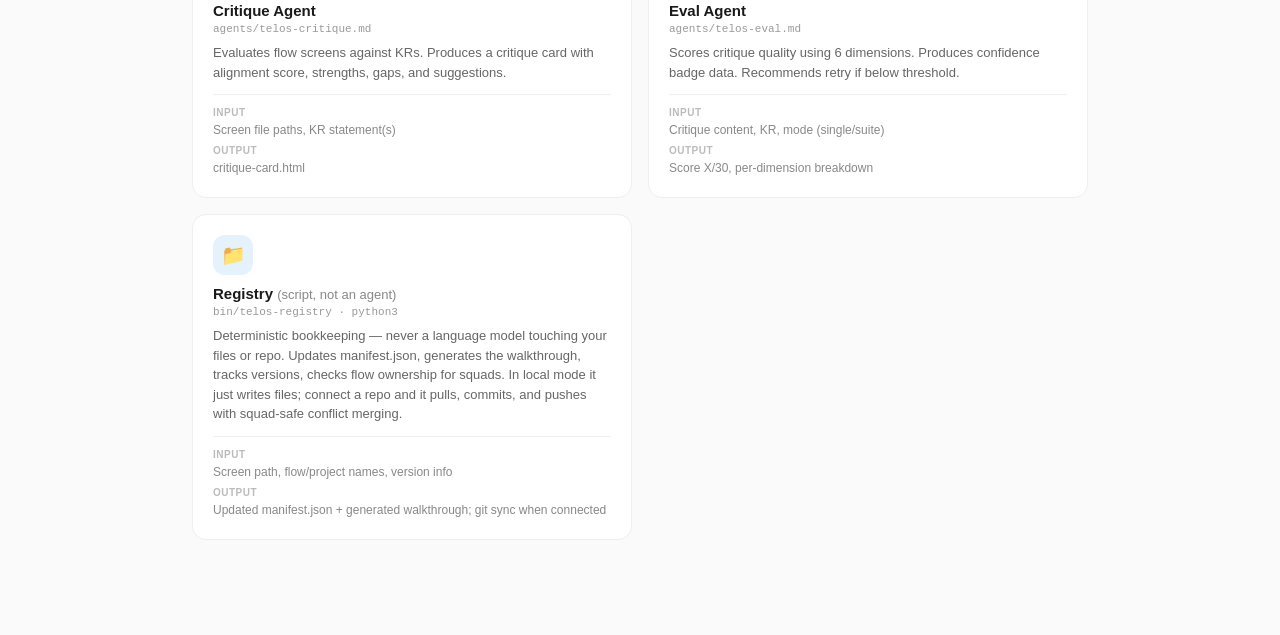
==== commit 786fb258: "docs: add About page (the problem Telos solves) + cross-link from How It Works A plain-language over" ====
--- a/docs/index.html
+++ b/docs/index.html
@@ -341,6 +341,10 @@
     <div class="breadcrumb">
       <a href="https://github.com/ProductVoyagers/telos">Telos</a> / <span class="current">How It Works</span>
     </div>
+  </div>
+  <div style="display:flex; gap:8px;">
+    <a href="about.html" style="font-size:13px; font-weight:600; text-decoration:none; color:#555; padding:7px 14px; border-radius:10px;">About</a>
+    <a href="https://github.com/ProductVoyagers/telos" style="font-size:13px; font-weight:600; text-decoration:none; color:#fff; background:#00a862; padding:7px 14px; border-radius:10px;">Get it on GitHub</a>
   </div>
 </div>
 
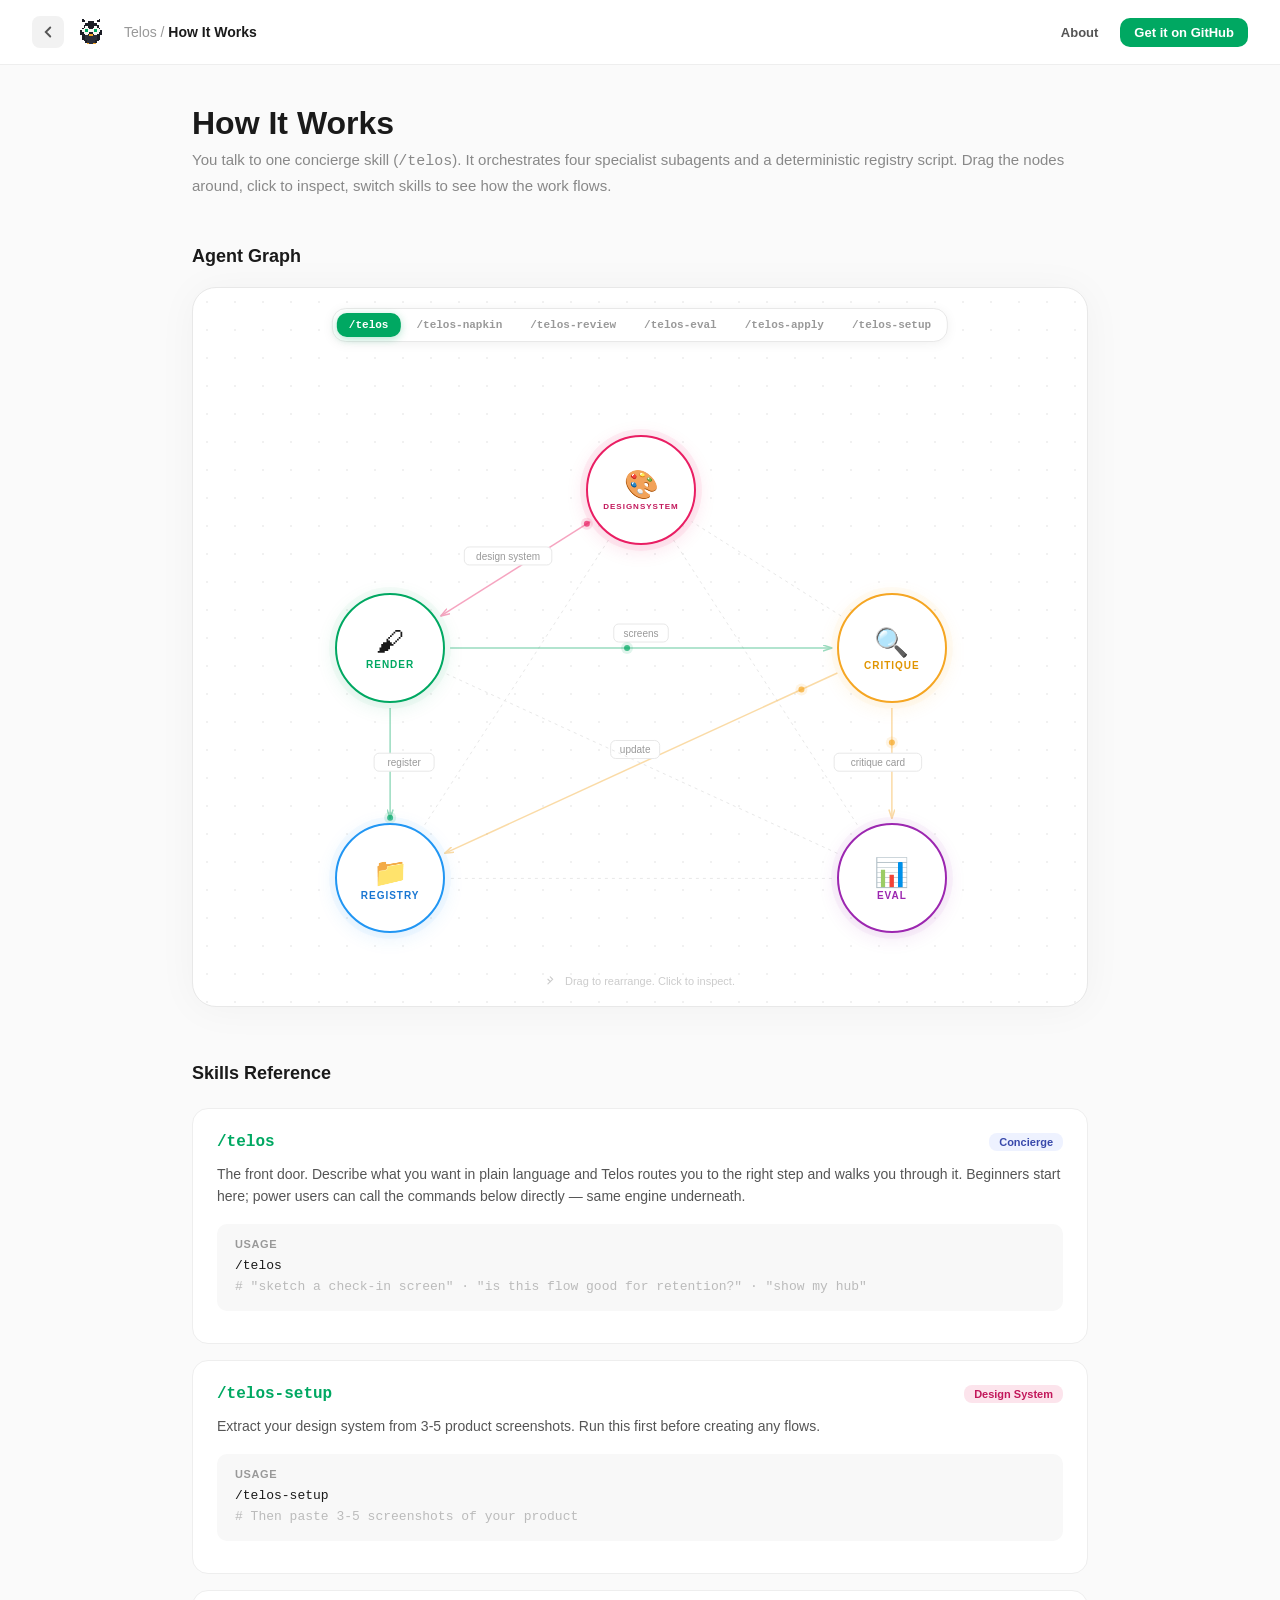
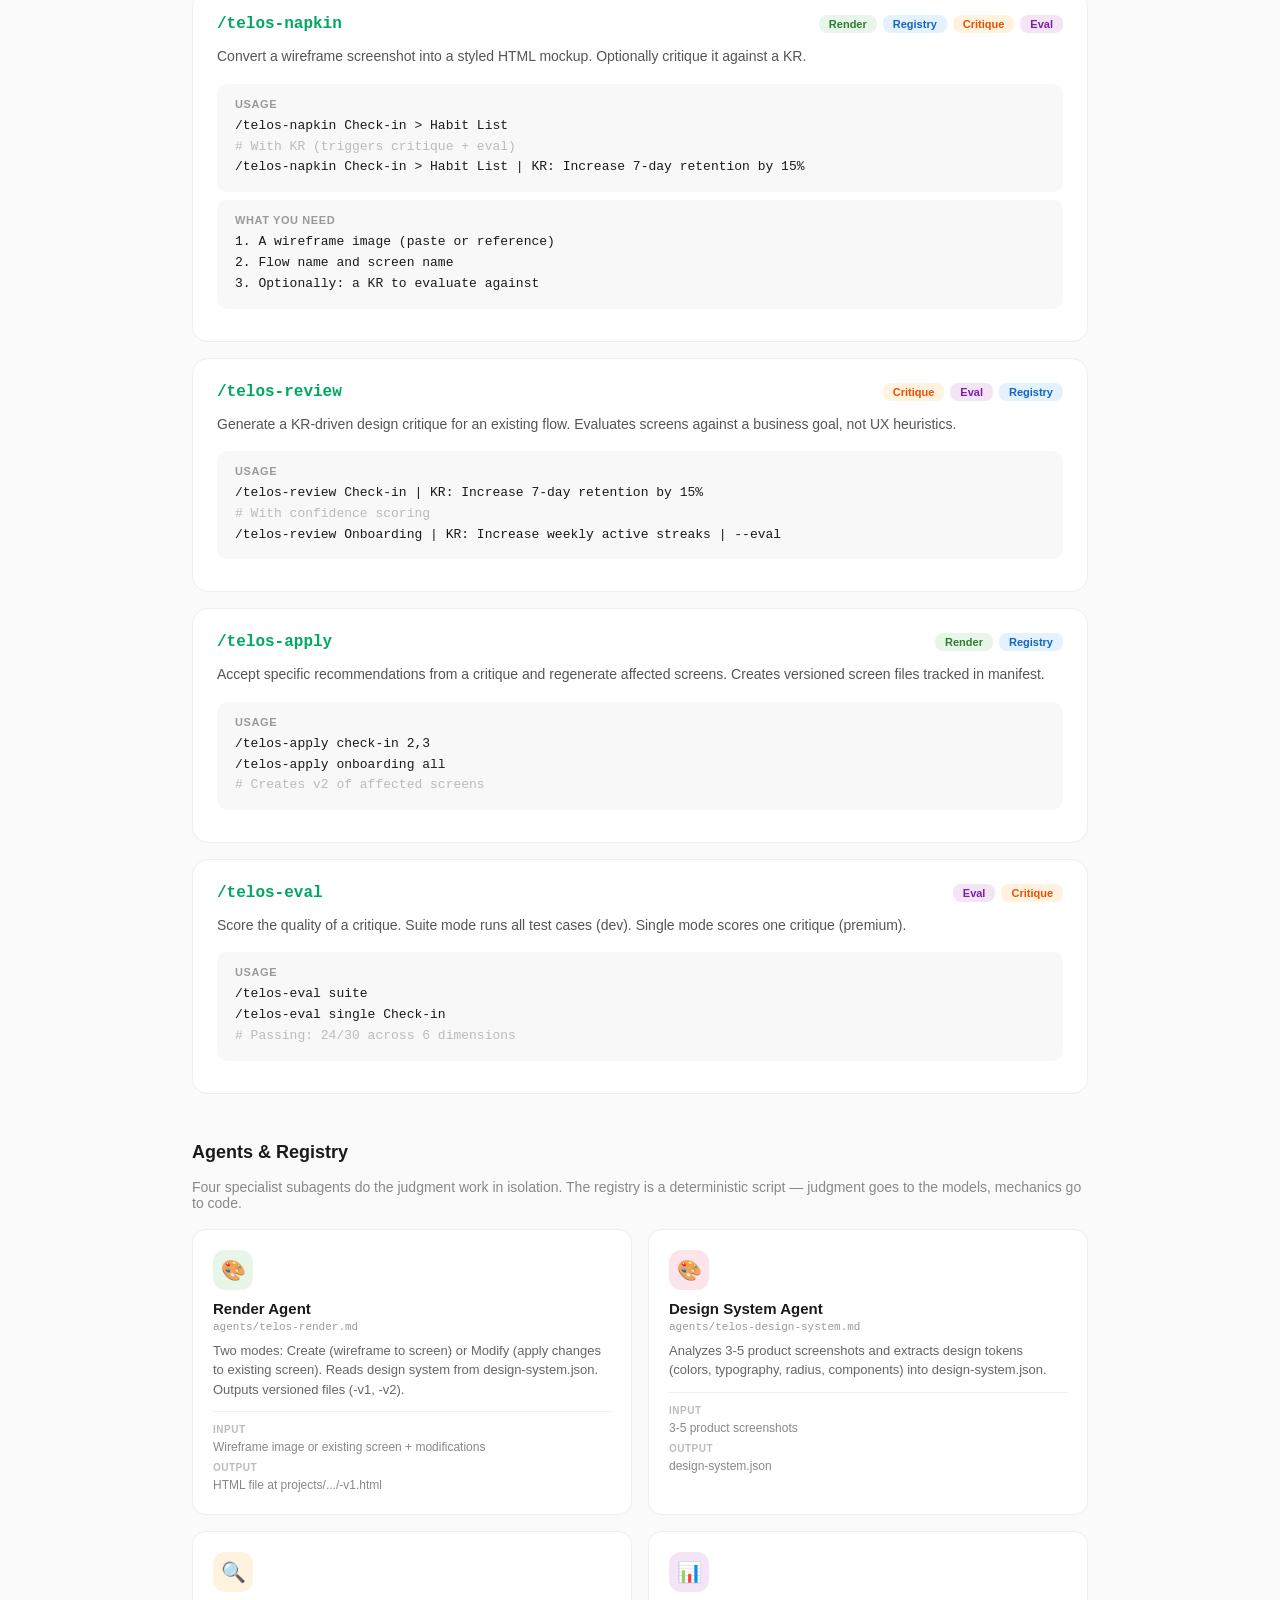
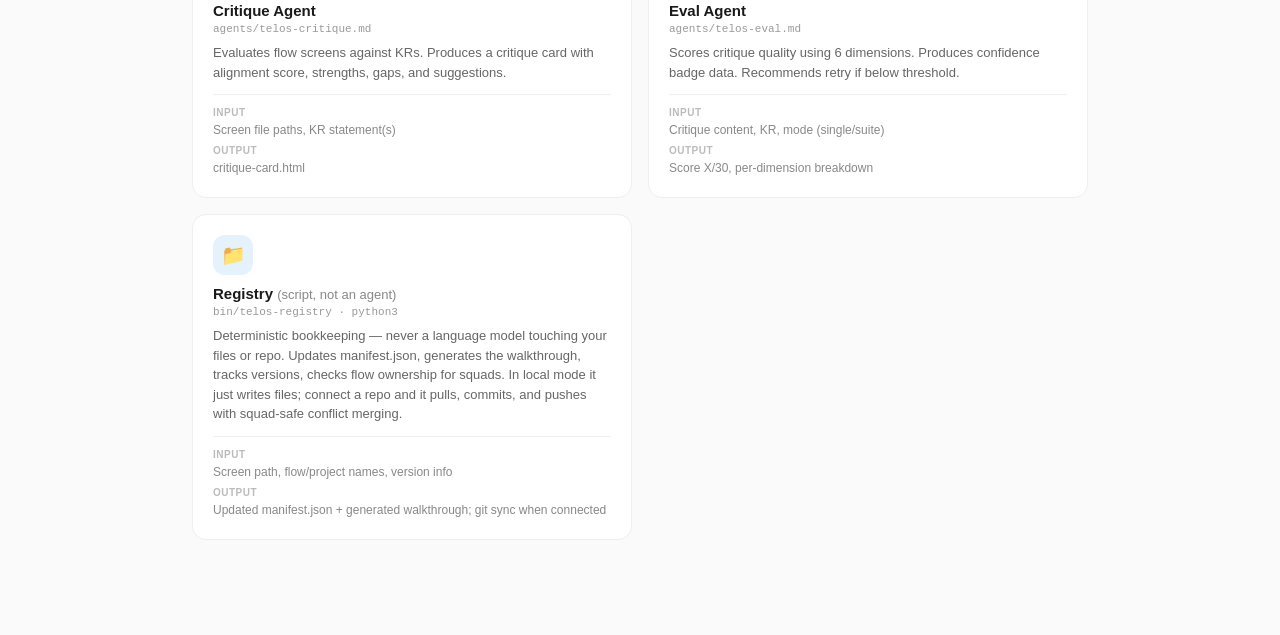
==== commit 8f445d75: "Add the pixel-owl mascot across hub, docs, README, and as the plugin icon The transparent pixel-art " ====
--- a/docs/index.html
+++ b/docs/index.html
@@ -4,6 +4,7 @@
 <meta charset="UTF-8">
 <meta name="viewport" content="width=device-width, initial-scale=1.0">
 <title>How It Works - Telos</title>
+<link rel="icon" type="image/png" href="favicon.png">
 <style>
   * { margin: 0; padding: 0; box-sizing: border-box; }
   body {
@@ -338,6 +339,7 @@
     <a class="back-link" href="https://github.com/ProductVoyagers/telos">
       <svg viewBox="0 0 24 24" fill="none" stroke="currentColor" stroke-width="2.5" stroke-linecap="round"><path d="M15 18l-6-6 6-6"/></svg>
     </a>
+    <img src="assets/telos-owl.png" alt="Telos" style="height:30px;width:auto;image-rendering:pixelated;vertical-align:middle;margin-right:6px;">
     <div class="breadcrumb">
       <a href="https://github.com/ProductVoyagers/telos">Telos</a> / <span class="current">How It Works</span>
     </div>
